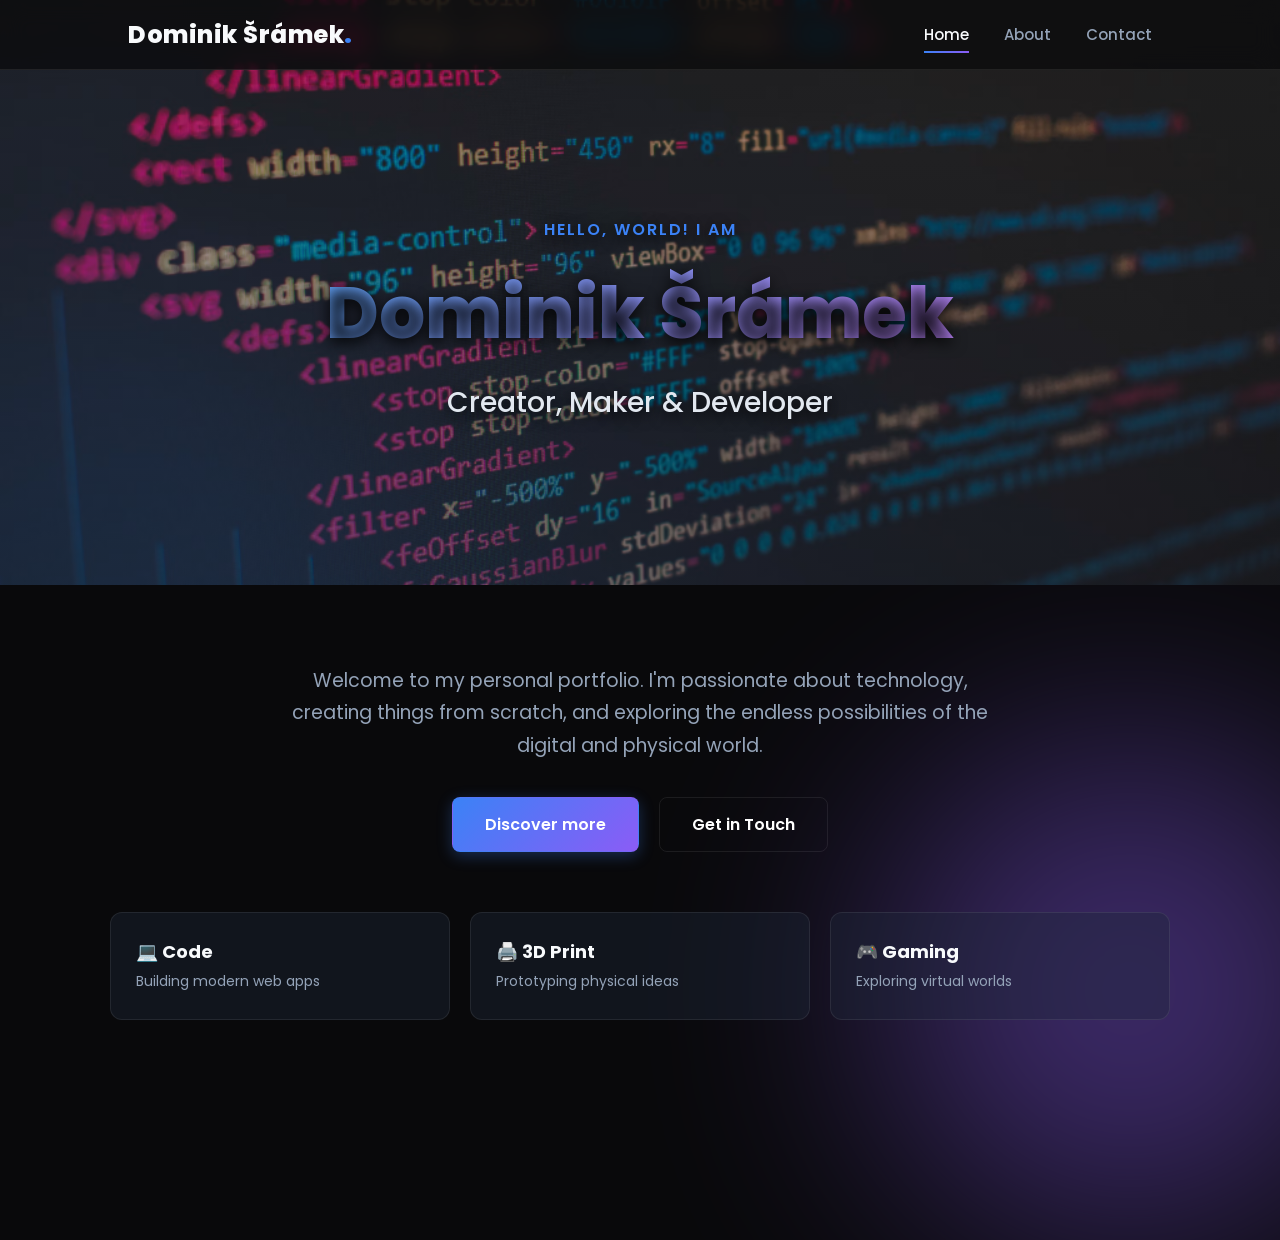
==== index.html @ bb0749fe "Made a whole website" ====
<!DOCTYPE html>
<html lang="en">
<head>
    <meta charset="UTF-8">
    <meta name="viewport" content="width=device-width, initial-scale=1.0">
    <title>Dominik Šrámek - Portfolio</title>
    <link href="https://fonts.googleapis.com/css2?family=Poppins:wght@300;400;500;600;800&display=swap" rel="stylesheet">
    <link rel="stylesheet" href="style.css">
</head>
<body>
    <div class="bg-shape shape-1"></div>
    <div class="bg-shape shape-2"></div>

    <nav class="navbar">
        <div class="logo">Dominik Šrámek<span>.</span></div>
        <ul class="nav-links">
            <li><a href="index.html" class="active">Home</a></li>
            <li><a href="about.html">About</a></li>
            <li><a href="contact.html">Contact</a></li>
        </ul>
    </nav>
    
    <!-- Hero Background Banner -->
    <header class="hero-banner fade-in">
        <div class="hero-banner-content">
            <p class="greeting">Hello, world! I am</p>
            <h1><span class="highlight">Dominik Šrámek</span></h1>
            <h2>Creator, Maker & Developer</h2>
        </div>
    </header>
    
    <main class="content">
        <section class="intro-section slide-up">
            <p>Welcome to my personal portfolio. I'm passionate about technology, creating things from scratch, and exploring the endless possibilities of the digital and physical world.</p>
            <div class="hero-buttons">
                <a href="about.html" class="btn">Discover more</a>
                <a href="contact.html" class="btn btn-outline">Get in Touch</a>
            </div>
        </section>
        
        <section class="quick-highlights slide-up" style="animation-delay: 0.3s;">
            <div class="highlight-box">
                <h3>💻 Code</h3>
                <p>Building modern web apps</p>
            </div>
            <div class="highlight-box">
                <h3>🖨️ 3D Print</h3>
                <p>Prototyping physical ideas</p>
            </div>
            <div class="highlight-box">
                <h3>🎮 Gaming</h3>
                <p>Exploring virtual worlds</p>
            </div>
        </section>
    </main>
</body>
</html>
---- style.css ----
/* Reset and Base Styles */
* {
    margin: 0;
    padding: 0;
    box-sizing: border-box;
    font-family: 'Poppins', sans-serif;
}

:root {
    --bg-dark: #09090b;
    --text-main: #f8fafc;
    --text-muted: #94a3b8;
    --accent-1: #3b82f6; /* Blue */
    --accent-2: #8b5cf6; /* Purple */
    --card-bg: rgba(30, 41, 59, 0.4);
    --card-border: rgba(255, 255, 255, 0.08);
}

body {
    background-color: var(--bg-dark);
    color: var(--text-main);
    min-height: 100vh;
    padding-top: 80px; 
    overflow-x: hidden;
    position: relative;
}

/* Abstract Background Shapes */
.bg-shape {
    position: absolute;
    border-radius: 50%;
    filter: blur(120px);
    z-index: -1;
    opacity: 0.4;
    animation: pulse 12s infinite alternate ease-in-out;
}

.shape-1 {
    width: 400px;
    height: 400px;
    background: var(--accent-1);
    top: -100px;
    left: -100px;
}

.shape-2 {
    width: 500px;
    height: 500px;
    background: var(--accent-2);
    bottom: -150px;
    right: -100px;
    animation-delay: -5s;
}

@keyframes pulse {
    0% { transform: scale(1) translate(0, 0); opacity: 0.3; }
    100% { transform: scale(1.2) translate(50px, 50px); opacity: 0.6; }
}

/* Glassmorphism Navbar */
.navbar {
    position: fixed;
    top: 0;
    left: 0;
    width: 100%;
    height: 70px;
    background: rgba(9, 9, 11, 0.7);
    backdrop-filter: blur(12px);
    -webkit-backdrop-filter: blur(12px);
    border-bottom: 1px solid var(--card-border);
    display: flex;
    justify-content: space-between;
    align-items: center;
    padding: 0 10%;
    z-index: 1000;
}

.navbar .logo {
    font-size: 24px;
    font-weight: 800;
    letter-spacing: 0.5px;
}

.navbar .logo span {
    color: var(--accent-1);
}

.nav-links {
    list-style: none;
    display: flex;
}

.nav-links li {
    margin-left: 35px;
}

.nav-links a {
    color: var(--text-muted);
    text-decoration: none;
    font-size: 15px;
    font-weight: 500;
    transition: color 0.3s ease;
    padding: 8px 0;
    position: relative;
}

.nav-links a::after {
    content: '';
    position: absolute;
    width: 0;
    height: 2px;
    bottom: 0;
    left: 0;
    background: linear-gradient(90deg, var(--accent-1), var(--accent-2));
    transition: width 0.3s ease;
}

.nav-links a:hover::after, .nav-links a.active::after {
    width: 100%;
}

.nav-links a:hover, .nav-links a.active {
    color: var(--text-main);
}

/* Hero Banner */
.hero-banner {
    width: 100%;
    min-height: 65vh;
    margin-top: -80px; /* Counteract body padding */
    padding-top: 80px;
    background: linear-gradient(rgba(9, 9, 11, 0.2), rgba(9, 9, 11, 0.5)), url('hero-image.png');
    background-size: cover;
    background-position: center;
    background-repeat: no-repeat;
    display: flex;
    align-items: center;
    justify-content: center;
    text-align: center;
}

.hero-banner-content {
    padding: 20px;
    text-shadow: 0 4px 15px rgba(0,0,0,0.9);
}

.hero-banner-content .greeting {
    color: var(--accent-1);
    font-weight: 600;
    letter-spacing: 2px;
    margin-bottom: 15px;
    text-transform: uppercase;
    font-size: 16px;
}

.hero-banner-content h1 {
    font-size: 72px;
    font-weight: 800;
    margin-bottom: 15px;
}

.hero-banner-content h2 {
    font-size: 28px;
    font-weight: 500;
    color: #e2e8f0;
}

/* Content Area */
.content {
    max-width: 1100px;
    margin: 20px auto;
    padding: 20px;
}

/* Typography & Highlights */
.highlight {
    background: linear-gradient(135deg, #60a5fa, #c084fc);
    -webkit-background-clip: text;
    -webkit-text-fill-color: transparent;
}

h2 {
    font-size: 36px;
    font-weight: 600;
    margin-bottom: 25px;
    color: #cbd5e1;
}

p {
    font-size: 17px;
    color: var(--text-muted);
    line-height: 1.7;
    margin-bottom: 30px;
}

/* Intro Section */
.intro-section {
    text-align: center;
    max-width: 700px;
    margin: 40px auto 60px auto;
}

.intro-section p {
    font-size: 19px;
    margin-bottom: 35px;
}

.hero-buttons {
    display: flex;
    justify-content: center;
    gap: 20px;
}

/* Buttons */
.btn {
    display: inline-block;
    background: linear-gradient(135deg, var(--accent-1), var(--accent-2));
    color: #fff;
    padding: 14px 32px;
    text-decoration: none;
    border-radius: 8px;
    font-weight: 600;
    box-shadow: 0 4px 15px rgba(59, 130, 246, 0.3);
    transition: all 0.3s ease;
    border: 1px solid transparent;
}

.btn:hover {
    transform: translateY(-3px);
    box-shadow: 0 8px 25px rgba(59, 130, 246, 0.5);
}

.btn-outline {
    background: transparent;
    border: 1px solid var(--card-border);
    box-shadow: none;
}

.btn-outline:hover {
    background: var(--card-bg);
    border-color: var(--accent-1);
    box-shadow: 0 4px 15px rgba(255, 255, 255, 0.05);
}

/* Quick Highlights */
.quick-highlights {
    display: grid;
    grid-template-columns: repeat(3, 1fr);
    gap: 20px;
    padding-bottom: 50px;
}

.highlight-box {
    background: var(--card-bg);
    border: 1px solid var(--card-border);
    padding: 25px;
    border-radius: 12px;
    display: flex;
    flex-direction: column;
    justify-content: center;
    backdrop-filter: blur(10px);
    transition: transform 0.3s, border-color 0.3s;
}

.highlight-box:hover {
    transform: translateY(-5px);
    border-color: rgba(96, 165, 250, 0.5);
}

.highlight-box h3 {
    font-size: 18px;
    color: var(--text-main);
    margin-bottom: 5px;
}

.highlight-box p {
    font-size: 14px;
    margin-bottom: 0;
}

/* About Section */
.about-section {
    text-align: center;
    padding-top: 50px;
}

.about-intro {
    max-width: 700px;
    margin: 0 auto 50px auto;
    font-size: 18px;
}

.cards-container {
    display: grid;
    grid-template-columns: repeat(auto-fit, minmax(320px, 1fr));
    gap: 30px;
}

.card {
    background: var(--card-bg);
    border: 1px solid var(--card-border);
    padding: 50px 40px;
    border-radius: 16px;
    transition: all 0.3s ease;
    backdrop-filter: blur(10px);
    position: relative;
    overflow: hidden;
}

.card::before {
    content: '';
    position: absolute;
    top: 0; left: 0; width: 100%; height: 4px;
    background: linear-gradient(90deg, var(--accent-1), var(--accent-2));
    transform: scaleX(0);
    transform-origin: left;
    transition: transform 0.5s ease;
}

.card:hover::before {
    transform: scaleX(1);
}

.card:hover {
    transform: translateY(-10px);
    background: rgba(30, 41, 59, 0.7);
    box-shadow: 0 20px 40px rgba(0,0,0,0.4);
    border-color: rgba(255,255,255,0.15);
}

.card-icon {
    font-size: 45px;
    margin-bottom: 25px;
    display: inline-block;
    transition: transform 0.3s ease;
}

.card:hover .card-icon {
    transform: scale(1.1) rotate(5deg);
}

.card h3 {
    font-size: 24px;
    margin-bottom: 15px;
    color: var(--text-main);
}

.card p {
    font-size: 16px;
    margin-bottom: 0;
}

/* Contact Section */
.contact-section {
    text-align: center;
    padding-top: 50px;
}

.contact-section p {
    max-width: 600px;
    margin: 0 auto 50px auto;
    font-size: 18px;
}

.contact-grid {
    display: flex;
    flex-wrap: wrap;
    justify-content: center;
    gap: 25px;
    max-width: 1100px;
    margin: 0 auto;
}

.contact-card {
    background: var(--card-bg);
    border: 1px solid var(--card-border);
    padding: 20px 25px;
    border-radius: 16px;
    display: flex;
    align-items: center;
    gap: 15px;
    text-decoration: none;
    transition: all 0.3s ease;
    backdrop-filter: blur(10px);
    width: 330px;
    max-width: 100%;
}

.contact-card:hover {
    transform: translateY(-5px) scale(1.02);
    border-color: rgba(96, 165, 250, 0.4);
    background: rgba(30, 41, 59, 0.6);
    box-shadow: 0 10px 30px rgba(0,0,0,0.2);
}

.icon-wrapper {
    width: 60px;
    height: 60px;
    border-radius: 12px;
    background: rgba(255,255,255,0.05);
    display: flex;
    align-items: center;
    justify-content: center;
    font-size: 28px;
    border: 1px solid rgba(255,255,255,0.1);
}

.contact-info {
    text-align: left;
    min-width: 0;
}

.contact-info h4 {
    font-size: 14px;
    color: var(--text-muted);
    text-transform: uppercase;
    letter-spacing: 1px;
    margin-bottom: 5px;
}

.contact-info span {
    font-size: 15px;
    color: var(--text-main);
    font-weight: 500;
    white-space: nowrap;
}

/* Animations */
.fade-in {
    animation: fadeIn 1s ease forwards;
}

.slide-up {
    opacity: 0;
    animation: slideUp 0.8s ease forwards;
}

@keyframes fadeIn {
    from { opacity: 0; }
    to { opacity: 1; }
}

@keyframes slideUp {
    from { 
        opacity: 0; 
        transform: translateY(40px); 
    }
    to { 
        opacity: 1; 
        transform: translateY(0); 
    }
}

/* Responsive */
@media (max-width: 900px) {
    .hero-banner-content h1 {
        font-size: 52px;
    }
    .quick-highlights {
        grid-template-columns: 1fr;
    }
}
@media (max-width: 600px) {
    .nav-links {
        display: flex;
        font-size: 13px;
    }
    .nav-links li {
        margin-left: 15px;
    }
    .navbar {
        padding: 0 5%;
    }
    .hero-banner-content h1 {
        font-size: 42px;
    }
}
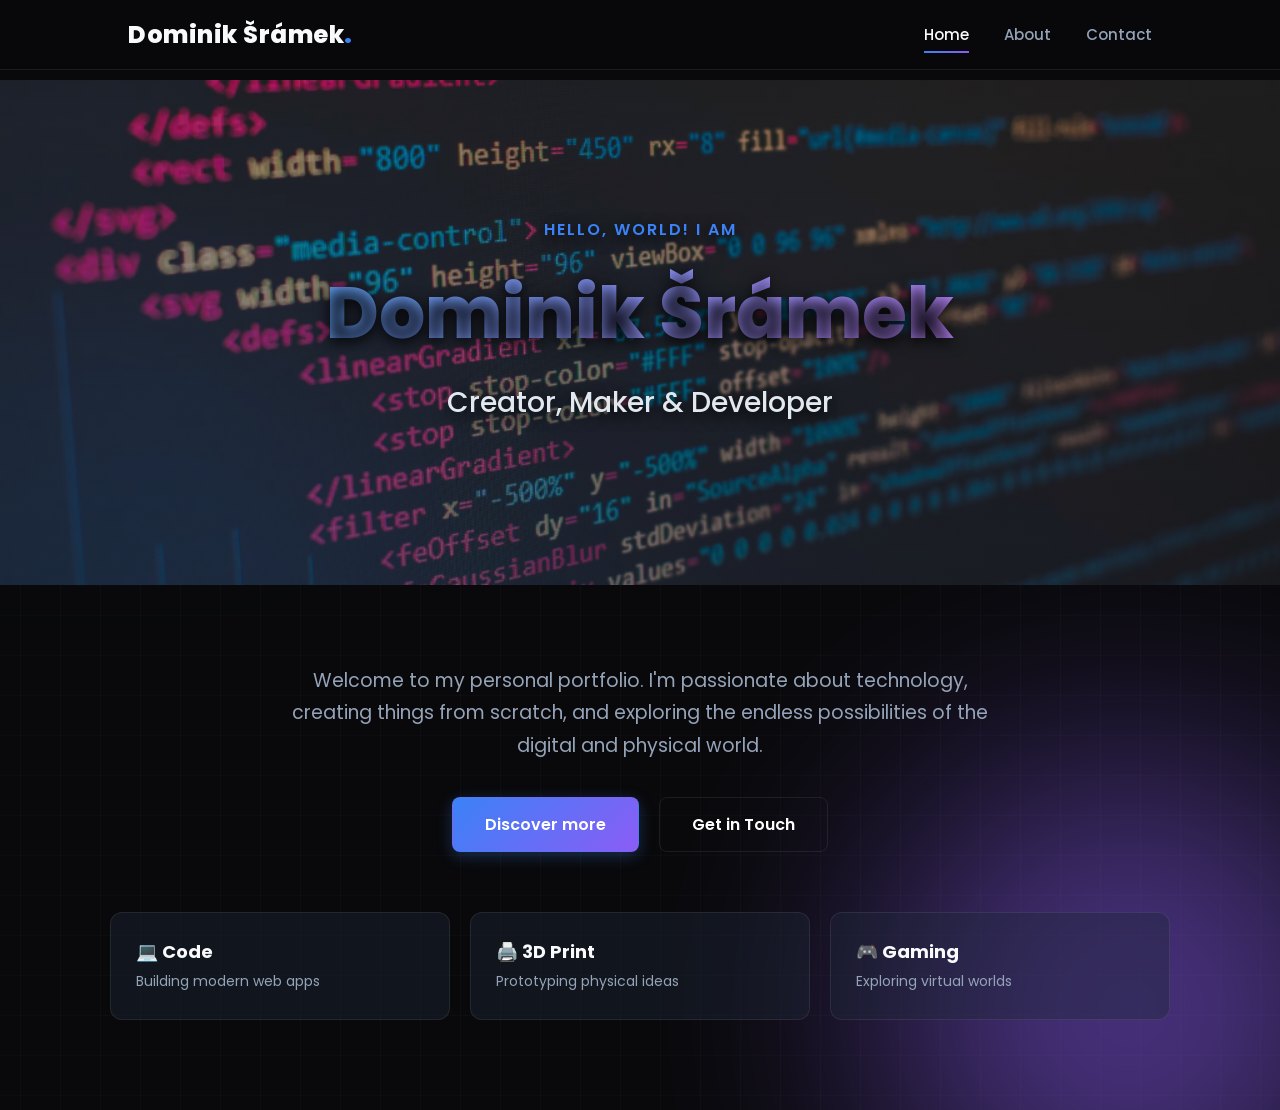
==== commit 33eb76d2: "Uprava stranky pro mobil a oprava" ====
--- a/index.html
+++ b/index.html
@@ -3,11 +3,12 @@
 <head>
     <meta charset="UTF-8">
     <meta name="viewport" content="width=device-width, initial-scale=1.0">
+    <meta name="google" content="notranslate">
     <title>Dominik Šrámek - Portfolio</title>
     <link href="https://fonts.googleapis.com/css2?family=Poppins:wght@300;400;500;600;800&display=swap" rel="stylesheet">
     <link rel="stylesheet" href="style.css">
 </head>
-<body>
+<body><div class=site-wrapper>
     <div class="bg-shape shape-1"></div>
     <div class="bg-shape shape-2"></div>
 
@@ -53,5 +54,5 @@
             </div>
         </section>
     </main>
-</body>
+</div></body>
 </html>
--- a/style.css
+++ b/style.css
@@ -16,13 +16,54 @@
     --card-border: rgba(255, 255, 255, 0.08);
 }
 
+html, body {
+    overflow-x: hidden;
+    max-width: 100%;
+    margin: 0;
+    padding: 0;
+}
+
+html {
+    background-color: var(--bg-dark);
+    color-scheme: dark;
+}
+
 body {
     background-color: var(--bg-dark);
     color: var(--text-main);
+    padding-top: 80px; 
+    position: relative;
+    width: 100%;
+}
+
+.site-wrapper {
+    overflow: hidden;
+    width: 100%;
+    position: relative;
     min-height: 100vh;
-    padding-top: 80px; 
-    overflow-x: hidden;
-    position: relative;
+    display: flex;
+    flex-direction: column;
+    background-image: 
+        linear-gradient(rgba(255, 255, 255, 0.02) 1px, transparent 1px),
+        linear-gradient(90deg, rgba(255, 255, 255, 0.02) 1px, transparent 1px);
+    background-size: 40px 40px;
+    background-position: center center;
+}
+
+/* Custom Scrollbar for Dark Theme */
+::-webkit-scrollbar {
+    width: 12px;
+}
+::-webkit-scrollbar-track {
+    background: var(--bg-dark); 
+}
+::-webkit-scrollbar-thumb {
+    background: #1e293b; 
+    border-radius: 6px;
+    border: 3px solid var(--bg-dark);
+}
+::-webkit-scrollbar-thumb:hover {
+    background: #334155; 
 }
 
 /* Abstract Background Shapes */
@@ -30,9 +71,10 @@
     position: absolute;
     border-radius: 50%;
     filter: blur(120px);
-    z-index: -1;
-    opacity: 0.4;
+    z-index: 0;
+    opacity: 0.5;
     animation: pulse 12s infinite alternate ease-in-out;
+    pointer-events: none;
 }
 
 .shape-1 {
@@ -170,6 +212,10 @@
     max-width: 1100px;
     margin: 20px auto;
     padding: 20px;
+    flex: 1;
+    width: 100%;
+    position: relative;
+    z-index: 1;
 }
 
 /* Typography & Highlights */
@@ -209,6 +255,7 @@
     display: flex;
     justify-content: center;
     gap: 20px;
+    flex-wrap: wrap;
 }
 
 /* Buttons */
@@ -466,12 +513,19 @@
         font-size: 13px;
     }
     .nav-links li {
-        margin-left: 15px;
+        margin-left: 10px;
     }
     .navbar {
-        padding: 0 5%;
+        padding: 0 15px;
+    }
+    .navbar .logo {
+        font-size: 18px;
     }
     .hero-banner-content h1 {
-        font-size: 42px;
-    }
-}
+        font-size: 34px;
+        word-wrap: break-word;
+    }
+    .cards-container {
+        grid-template-columns: 1fr;
+    }
+}
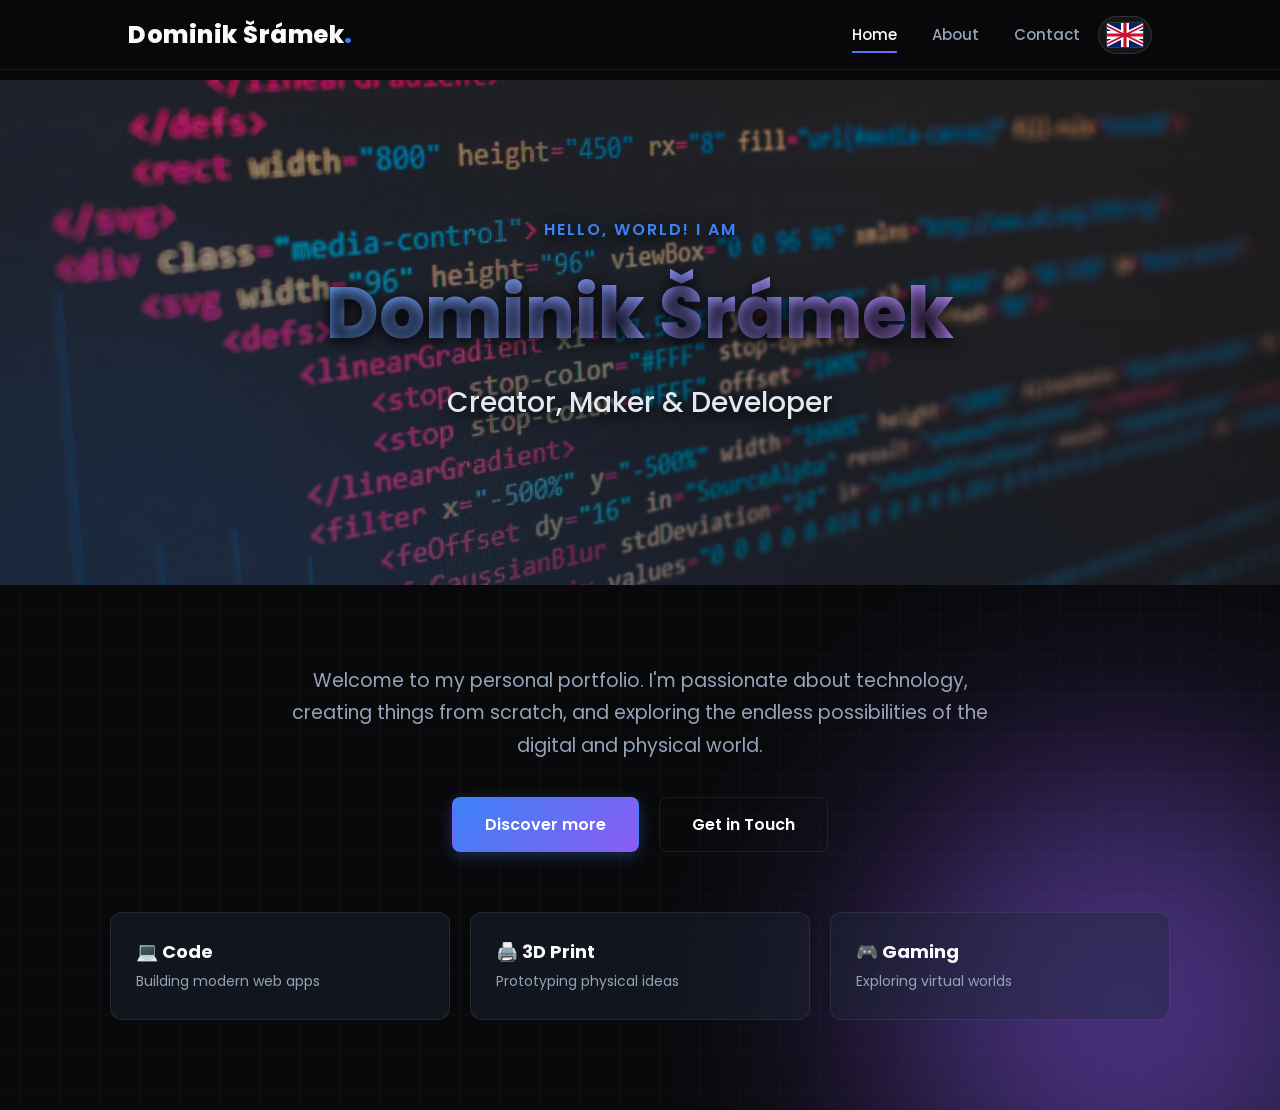
==== commit bc2b5543: "Přidán překlad stránky z EN na CZ a naopak" ====
--- a/index.html
+++ b/index.html
@@ -2,57 +2,64 @@
 <html lang="en">
 <head>
     <meta charset="UTF-8">
-    <meta name="viewport" content="width=device-width, initial-scale=1.0">
+    <meta name="viewport" content="width=device-width, initial-scale=1.0, minimum-scale=1.0, maximum-scale=5.0">
     <meta name="google" content="notranslate">
     <title>Dominik Šrámek - Portfolio</title>
     <link href="https://fonts.googleapis.com/css2?family=Poppins:wght@300;400;500;600;800&display=swap" rel="stylesheet">
     <link rel="stylesheet" href="style.css">
 </head>
-<body><div class=site-wrapper>
+<body data-page="home"><div class=site-wrapper>
     <div class="bg-shape shape-1"></div>
     <div class="bg-shape shape-2"></div>
 
     <nav class="navbar">
         <div class="logo">Dominik Šrámek<span>.</span></div>
-        <ul class="nav-links">
-            <li><a href="index.html" class="active">Home</a></li>
-            <li><a href="about.html">About</a></li>
-            <li><a href="contact.html">Contact</a></li>
-        </ul>
+        <div class="nav-actions">
+            <ul class="nav-links">
+                <li><a href="index.html" class="active" data-i18n="nav.home">Home</a></li>
+                <li><a href="about.html" data-i18n="nav.about">About</a></li>
+                <li><a href="contact.html" data-i18n="nav.contact">Contact</a></li>
+            </ul>
+            <button type="button" class="lang-toggle" aria-label="Switch to Czech">
+                <span class="flag">🇬🇧</span>
+                <span class="lang-label">UK</span>
+            </button>
+        </div>
     </nav>
     
     <!-- Hero Background Banner -->
     <header class="hero-banner fade-in">
         <div class="hero-banner-content">
-            <p class="greeting">Hello, world! I am</p>
-            <h1><span class="highlight">Dominik Šrámek</span></h1>
-            <h2>Creator, Maker & Developer</h2>
+            <p class="greeting" data-i18n="hero.greeting">Hello, world! I am</p>
+            <h1><span class="highlight" data-i18n="hero.name">Dominik Šrámek</span></h1>
+            <h2 data-i18n="hero.title">Creator, Maker & Developer</h2>
         </div>
     </header>
     
     <main class="content">
         <section class="intro-section slide-up">
-            <p>Welcome to my personal portfolio. I'm passionate about technology, creating things from scratch, and exploring the endless possibilities of the digital and physical world.</p>
+            <p data-i18n="home.intro">Welcome to my personal portfolio. I'm passionate about technology, creating things from scratch, and exploring the endless possibilities of the digital and physical world.</p>
             <div class="hero-buttons">
-                <a href="about.html" class="btn">Discover more</a>
-                <a href="contact.html" class="btn btn-outline">Get in Touch</a>
+                <a href="about.html" class="btn" data-i18n="home.discover">Discover more</a>
+                <a href="contact.html" class="btn btn-outline" data-i18n="home.contact">Get in Touch</a>
             </div>
         </section>
         
         <section class="quick-highlights slide-up" style="animation-delay: 0.3s;">
             <div class="highlight-box">
-                <h3>💻 Code</h3>
-                <p>Building modern web apps</p>
+                <h3 data-i18n="home.code.title">💻 Code</h3>
+                <p data-i18n="home.code.text">Building modern web apps</p>
             </div>
             <div class="highlight-box">
-                <h3>🖨️ 3D Print</h3>
-                <p>Prototyping physical ideas</p>
+                <h3 data-i18n="home.print.title">🖨️ 3D Print</h3>
+                <p data-i18n="home.print.text">Prototyping physical ideas</p>
             </div>
             <div class="highlight-box">
-                <h3>🎮 Gaming</h3>
-                <p>Exploring virtual worlds</p>
+                <h3 data-i18n="home.gaming.title">🎮 Gaming</h3>
+                <p data-i18n="home.gaming.text">Exploring virtual worlds</p>
             </div>
         </section>
     </main>
+    <script src="lang.js"></script>
 </div></body>
 </html>
--- a/style.css
+++ b/style.css
@@ -127,9 +127,16 @@
     color: var(--accent-1);
 }
 
+.nav-actions {
+    display: flex;
+    align-items: center;
+    gap: 18px;
+}
+
 .nav-links {
     list-style: none;
     display: flex;
+    align-items: center;
 }
 
 .nav-links li {
@@ -144,6 +151,38 @@
     transition: color 0.3s ease;
     padding: 8px 0;
     position: relative;
+}
+
+.lang-toggle {
+    appearance: none;
+    border: 1px solid rgba(255, 255, 255, 0.12);
+    background: rgba(148, 163, 184, 0.09);
+    color: var(--text-main);
+    border-radius: 999px;
+    padding: 6px 8px;
+    display: inline-flex;
+    align-items: center;
+    justify-content: center;
+    cursor: pointer;
+    transition: transform 0.2s ease, border-color 0.2s ease, background 0.2s ease;
+    min-width: 50px;
+    min-height: 38px;
+}
+
+.lang-toggle:hover {
+    transform: translateY(-1px);
+    border-color: rgba(96, 165, 250, 0.7);
+    background: rgba(96, 165, 250, 0.12);
+}
+
+.lang-toggle .flag {
+    display: block;
+    width: 36px;
+    height: 24px;
+    object-fit: cover;
+    border-radius: 2px;
+    box-shadow: 0 0 0 1px rgba(255,255,255,0.14);
+    background: #fff;
 }
 
 .nav-links a::after {
@@ -228,6 +267,7 @@
 h2 {
     font-size: 36px;
     font-weight: 600;
+    margin-top: 0;
     margin-bottom: 25px;
     color: #cbd5e1;
 }
@@ -528,4 +568,14 @@
     .cards-container {
         grid-template-columns: 1fr;
     }
-}
+    .content {
+        margin: 0 auto;
+        padding: 0 15px;
+    }
+    .about-section, .contact-section {
+        padding-top: 0;
+    }
+    .contact-section p, .about-intro {
+        margin-bottom: 30px;
+    }
+}
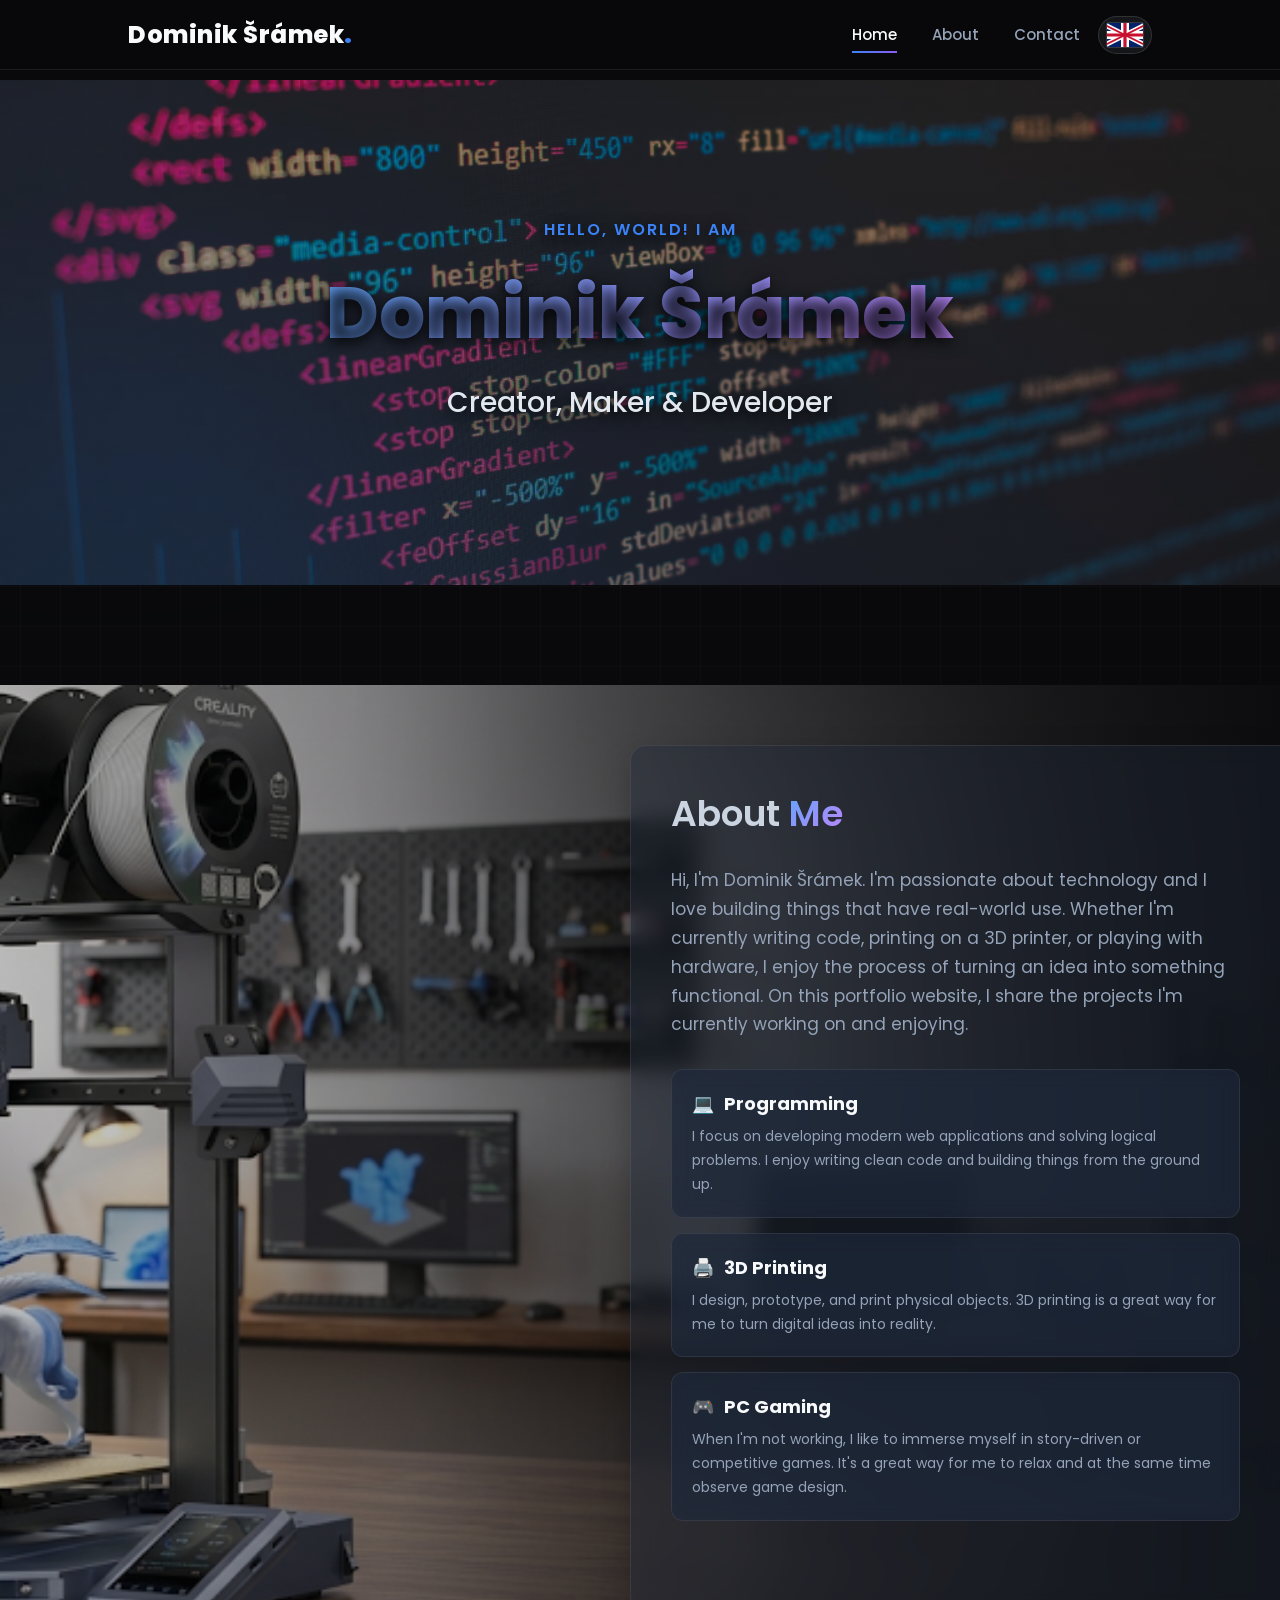
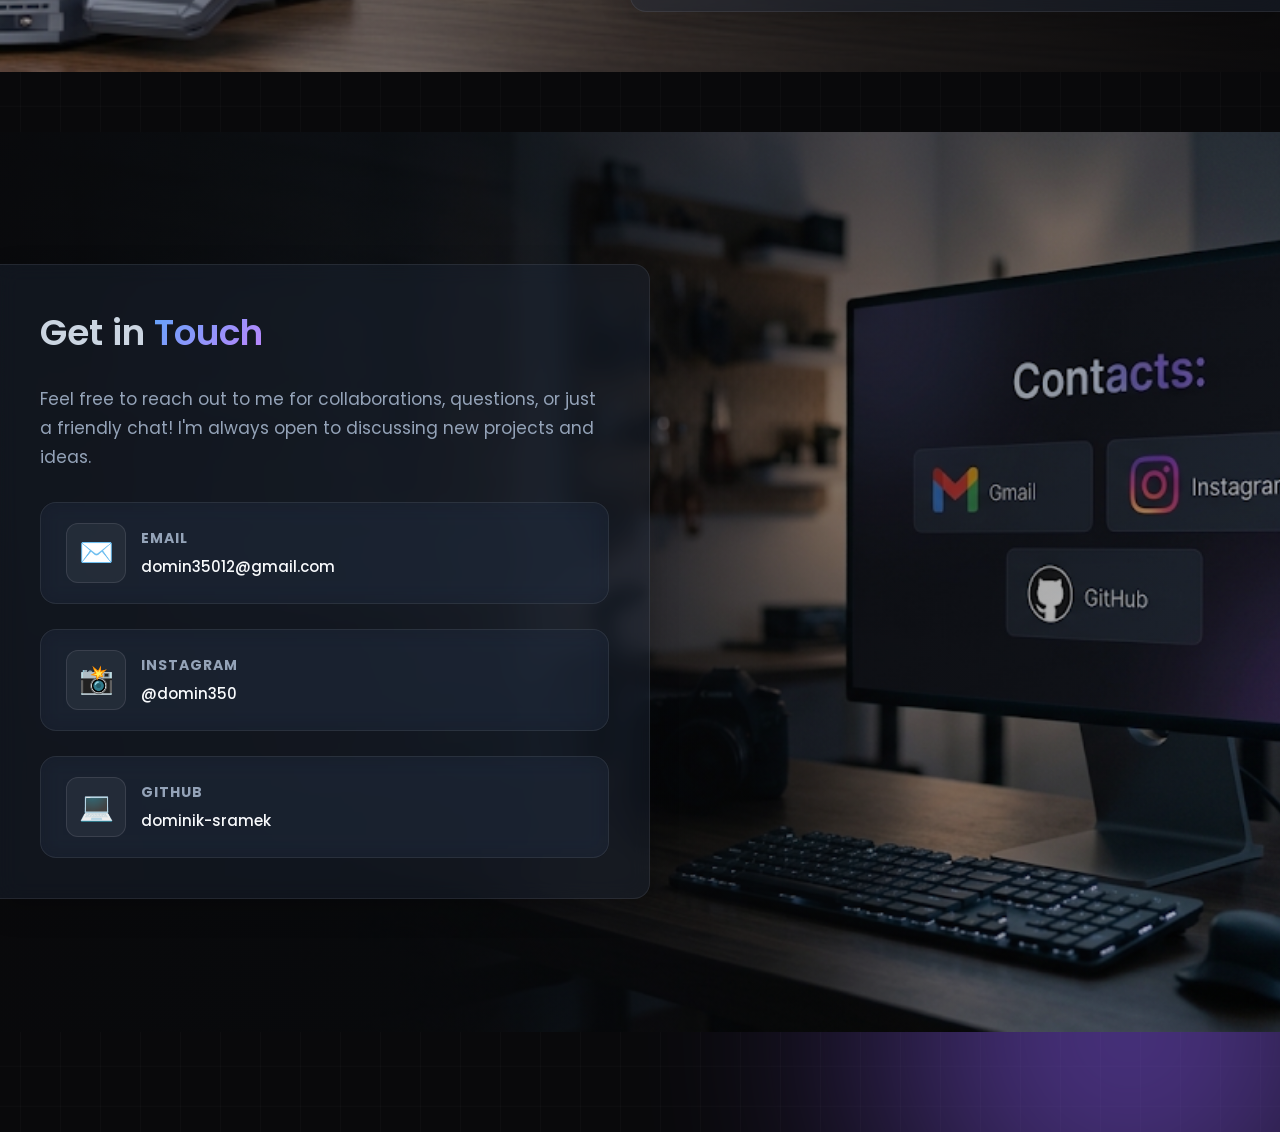
==== commit c443b069: "Stranka cela předělenána" ====
--- a/index.html
+++ b/index.html
@@ -3,8 +3,11 @@
 <head>
     <meta charset="UTF-8">
     <meta name="viewport" content="width=device-width, initial-scale=1.0, minimum-scale=1.0, maximum-scale=5.0">
+    <meta name="description" content="Portfolio of Dominik Šrámek - Creator, Maker & Developer">
     <meta name="google" content="notranslate">
     <title>Dominik Šrámek - Portfolio</title>
+    <link rel="preconnect" href="https://fonts.googleapis.com">
+    <link rel="preconnect" href="https://fonts.gstatic.com" crossorigin>
     <link href="https://fonts.googleapis.com/css2?family=Poppins:wght@300;400;500;600;800&display=swap" rel="stylesheet">
     <link rel="stylesheet" href="style.css">
 </head>
@@ -16,9 +19,9 @@
         <div class="logo">Dominik Šrámek<span>.</span></div>
         <div class="nav-actions">
             <ul class="nav-links">
-                <li><a href="index.html" class="active" data-i18n="nav.home">Home</a></li>
-                <li><a href="about.html" data-i18n="nav.about">About</a></li>
-                <li><a href="contact.html" data-i18n="nav.contact">Contact</a></li>
+                <li><a href="#home" class="active" data-i18n="nav.home">Home</a></li>
+                <li><a href="#about" data-i18n="nav.about">About</a></li>
+                <li><a href="#contact" data-i18n="nav.contact">Contact</a></li>
             </ul>
             <button type="button" class="lang-toggle" aria-label="Switch to Czech">
                 <span class="flag">🇬🇧</span>
@@ -28,7 +31,7 @@
     </nav>
     
     <!-- Hero Background Banner -->
-    <header class="hero-banner fade-in">
+    <header id="home" class="hero-banner fade-in">
         <div class="hero-banner-content">
             <p class="greeting" data-i18n="hero.greeting">Hello, world! I am</p>
             <h1><span class="highlight" data-i18n="hero.name">Dominik Šrámek</span></h1>
@@ -37,29 +40,93 @@
     </header>
     
     <main class="content">
-        <section class="intro-section slide-up">
-            <p data-i18n="home.intro">Welcome to my personal portfolio. I'm passionate about technology, creating things from scratch, and exploring the endless possibilities of the digital and physical world.</p>
-            <div class="hero-buttons">
-                <a href="about.html" class="btn" data-i18n="home.discover">Discover more</a>
-                <a href="contact.html" class="btn btn-outline" data-i18n="home.contact">Get in Touch</a>
+        <!-- About Section (Row 1) -->
+        <section id="about" class="bg-section gradient-right slide-up" style="background-image: url('about-bg.png');">
+            <div class="content-overlay align-right">
+                <div class="text-box edge-box right-box">
+                    <h2 data-i18n="about.heading">About <span class="highlight">Me</span></h2>
+                    <p data-i18n="about.main_text">Hi, I'm Dominik Šrámek. I'm passionate about technology and I love building things that have real-world use. Whether I'm currently writing code, printing on a 3D printer, or playing with hardware, I enjoy the process of turning an idea into something functional. On this portfolio website, I share the projects I'm currently working on and enjoying.</p>
+                    
+                    <div class="quick-highlights activities-list">
+                        <div class="highlight-box activity-card">
+                            <h3><span class="emoji">💻</span><span data-i18n="about.prog.title">Programming</span></h3>
+                            <p data-i18n="about.prog.text">I focus on developing modern web applications and solving logical problems. I enjoy writing clean code and building things from the ground up.</p>
+                        </div>
+                        <div class="highlight-box activity-card">
+                            <h3><span class="emoji">🖨️</span><span data-i18n="about.3d.title">3D Printing</span></h3>
+                            <p data-i18n="about.3d.text">I design, prototype, and print physical objects. 3D printing is a great way for me to turn digital ideas into reality.</p>
+                        </div>
+                        <div class="highlight-box activity-card">
+                            <h3><span class="emoji">🎮</span><span data-i18n="about.game.title">PC Gaming</span></h3>
+                            <p data-i18n="about.game.text">When I'm not working, I like to immerse myself in story-driven or competitive games. It's a great way for me to relax and at the same time observe game design.</p>
+                        </div>
+                    </div>
+                </div>
             </div>
         </section>
-        
-        <section class="quick-highlights slide-up" style="animation-delay: 0.3s;">
-            <div class="highlight-box">
-                <h3 data-i18n="home.code.title">💻 Code</h3>
-                <p data-i18n="home.code.text">Building modern web apps</p>
-            </div>
-            <div class="highlight-box">
-                <h3 data-i18n="home.print.title">🖨️ 3D Print</h3>
-                <p data-i18n="home.print.text">Prototyping physical ideas</p>
-            </div>
-            <div class="highlight-box">
-                <h3 data-i18n="home.gaming.title">🎮 Gaming</h3>
-                <p data-i18n="home.gaming.text">Exploring virtual worlds</p>
+
+        <!-- Contact Section (Row 2) -->
+        <section id="contact" class="bg-section gradient-left slide-up" style="background-image: url('contact-bg.png');">
+            <div class="content-overlay align-left">
+                <div class="text-box edge-box left-box">
+                    <h2 data-i18n="contact.heading">Get in <span class="highlight">Touch</span></h2>
+                    <p data-i18n="contact.intro">Feel free to reach out to me for collaborations, questions, or just a friendly chat! I'm always open to discussing new projects and ideas.</p>
+                    
+                    <div class="contact-grid contact-list">
+                        <a href="https://mail.google.com/mail/?view=cm&fs=1&to=domin35012@gmail.com" target="_blank" class="contact-card list-card">
+                            <div class="icon-wrapper email-icon">✉️</div>
+                            <div class="contact-info">
+                                <h4 data-i18n="contact.email">Email</h4>
+                                <span>domin35012@gmail.com</span>
+                            </div>
+                        </a>
+                        <a href="https://instagram.com/domin350" target="_blank" class="contact-card list-card">
+                            <div class="icon-wrapper ig-icon">📸</div>
+                            <div class="contact-info">
+                                <h4 data-i18n="contact.instagram">Instagram</h4>
+                                <span>@domin350</span>
+                            </div>
+                        </a>
+                        <a href="https://github.com/dominik-sramek" target="_blank" class="contact-card list-card">
+                            <div class="icon-wrapper github-icon">💻</div>
+                            <div class="contact-info">
+                                <h4 data-i18n="contact.github">GitHub</h4>
+                                <span>dominik-sramek</span>
+                            </div>
+                        </a>
+                    </div>
+                </div>
             </div>
         </section>
     </main>
+
     <script src="lang.js"></script>
+    <script>
+        document.addEventListener("DOMContentLoaded", () => {
+            const sections = document.querySelectorAll("header[id], section[id]");
+            const navLinks = document.querySelectorAll(".nav-links a");
+
+            window.addEventListener("scroll", () => {
+                let current = "";
+                sections.forEach((section) => {
+                    const sectionTop = section.getBoundingClientRect().top + window.scrollY;
+                    if (window.scrollY >= (sectionTop - 150)) {
+                        current = section.getAttribute("id");
+                    }
+                });
+
+                if (window.scrollY < 100) {
+                    current = "home";
+                }
+
+                navLinks.forEach((a) => {
+                    a.classList.remove("active");
+                    if (a.getAttribute("href") === "#" + current) {
+                        a.classList.add("active");
+                    }
+                });
+            });
+        });
+    </script>
 </div></body>
 </html>
--- a/style.css
+++ b/style.css
@@ -26,6 +26,8 @@
 html {
     background-color: var(--bg-dark);
     color-scheme: dark;
+    scroll-behavior: smooth;
+    scroll-padding-top: 80px;
 }
 
 body {
@@ -377,65 +379,6 @@
     font-size: 18px;
 }
 
-.cards-container {
-    display: grid;
-    grid-template-columns: repeat(auto-fit, minmax(320px, 1fr));
-    gap: 30px;
-}
-
-.card {
-    background: var(--card-bg);
-    border: 1px solid var(--card-border);
-    padding: 50px 40px;
-    border-radius: 16px;
-    transition: all 0.3s ease;
-    backdrop-filter: blur(10px);
-    position: relative;
-    overflow: hidden;
-}
-
-.card::before {
-    content: '';
-    position: absolute;
-    top: 0; left: 0; width: 100%; height: 4px;
-    background: linear-gradient(90deg, var(--accent-1), var(--accent-2));
-    transform: scaleX(0);
-    transform-origin: left;
-    transition: transform 0.5s ease;
-}
-
-.card:hover::before {
-    transform: scaleX(1);
-}
-
-.card:hover {
-    transform: translateY(-10px);
-    background: rgba(30, 41, 59, 0.7);
-    box-shadow: 0 20px 40px rgba(0,0,0,0.4);
-    border-color: rgba(255,255,255,0.15);
-}
-
-.card-icon {
-    font-size: 45px;
-    margin-bottom: 25px;
-    display: inline-block;
-    transition: transform 0.3s ease;
-}
-
-.card:hover .card-icon {
-    transform: scale(1.1) rotate(5deg);
-}
-
-.card h3 {
-    font-size: 24px;
-    margin-bottom: 15px;
-    color: var(--text-main);
-}
-
-.card p {
-    font-size: 16px;
-    margin-bottom: 0;
-}
 
 /* Contact Section */
 .contact-section {
@@ -579,3 +522,115 @@
         margin-bottom: 30px;
     }
 }
+
+/* Background Section Layout */
+.bg-section {
+    position: relative;
+    width: 100vw;
+    margin: 60px calc(50% - 50vw);
+    min-height: 100vh;
+    background-size: cover;
+    background-position: center;
+    background-repeat: no-repeat;
+    display: flex;
+    align-items: center;
+}
+.bg-section::before {
+    content: '';
+    position: absolute;
+    top: 0; left: 0; right: 0; bottom: 0;
+    z-index: 0;
+}
+.bg-section.gradient-right::before {
+    background: linear-gradient(90deg, rgba(9, 9, 11, 0.2) 0%, rgba(9, 9, 11, 0.9) 100%);
+}
+.bg-section.gradient-left::before {
+    background: linear-gradient(270deg, rgba(9, 9, 11, 0.2) 0%, rgba(9, 9, 11, 0.9) 100%);
+}
+.bg-section .content-overlay {
+    width: 100%;
+    margin: 0;
+    position: relative;
+    z-index: 1;
+    display: flex;
+}
+.bg-section .content-overlay.align-right {
+    justify-content: flex-end;
+    padding: 60px 0 60px 20px;
+}
+.bg-section .content-overlay.align-left {
+    justify-content: flex-start;
+    padding: 60px 20px 60px 0;
+}
+.bg-section .edge-box {
+    max-width: 650px;
+    width: 100%;
+}
+.bg-section .right-box {
+    border-right: none;
+    border-top-right-radius: 0;
+    border-bottom-right-radius: 0;
+}
+.bg-section .left-box {
+    border-left: none;
+    border-top-left-radius: 0;
+    border-bottom-left-radius: 0;
+}
+@media (max-width: 900px) {
+    .bg-section .content-overlay.align-right,
+    .bg-section .content-overlay.align-left {
+        justify-content: center;
+        padding: 60px 20px;
+    }
+    .bg-section .right-box,
+    .bg-section .left-box {
+        border: 1px solid var(--card-border);
+        border-radius: 16px;
+    }
+}
+.text-box {
+    background: var(--card-bg);
+    border: 1px solid var(--card-border);
+    backdrop-filter: blur(10px);
+    padding: 40px;
+    border-radius: 16px;
+    box-shadow: 0 10px 30px rgba(0,0,0,0.2);
+}
+
+.activities-list {
+    display: flex;
+    flex-direction: column;
+    gap: 15px;
+    margin-top: 30px;
+}
+
+.activity-card {
+    padding: 20px;
+    margin: 0;
+    background: rgba(30, 41, 59, 0.6);
+}
+
+.activity-card h3 {
+    font-size: 18px;
+    margin-bottom: 8px;
+    display: flex;
+    align-items: center;
+}
+
+.activity-card .emoji {
+    margin-right: 10px;
+}
+
+.activity-card p {
+    font-size: 14px;
+    margin: 0;
+}
+
+.contact-list {
+    justify-content: flex-start;
+}
+
+.list-card {
+    width: 100%;
+}
+
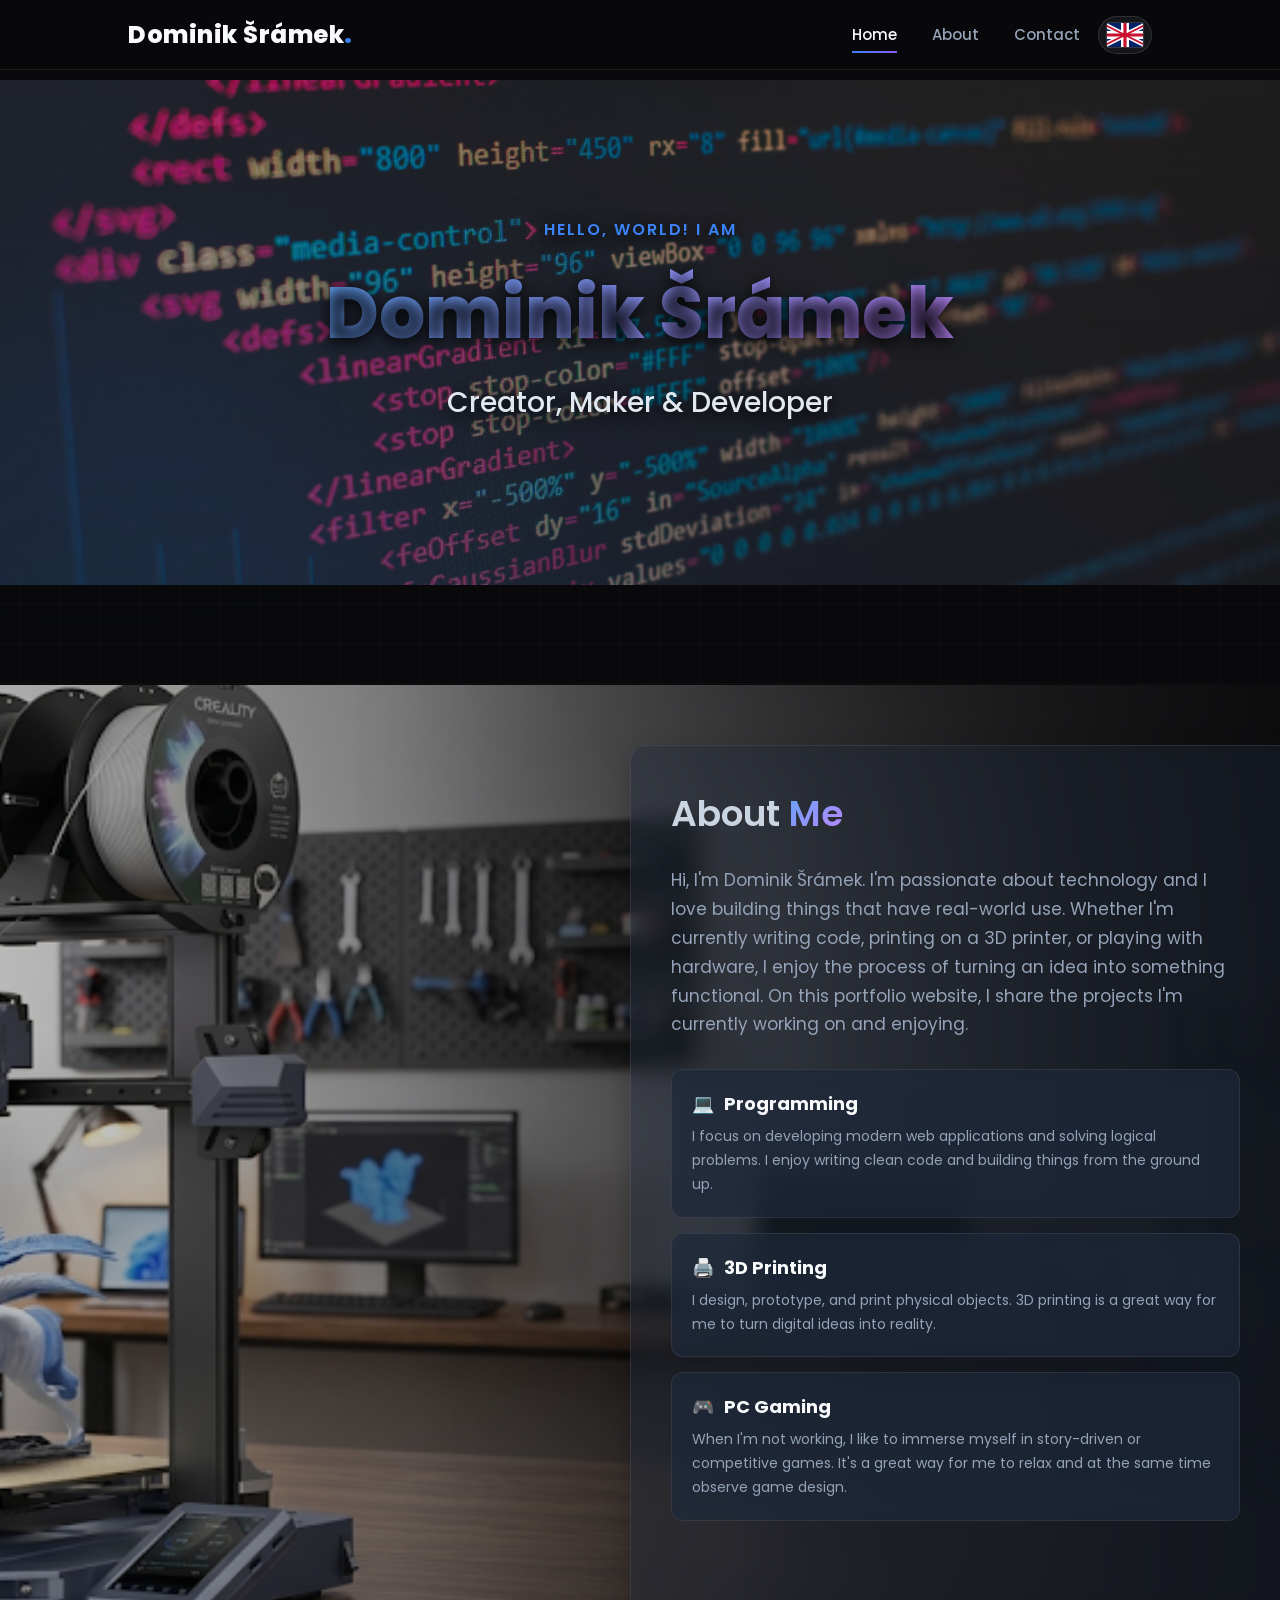
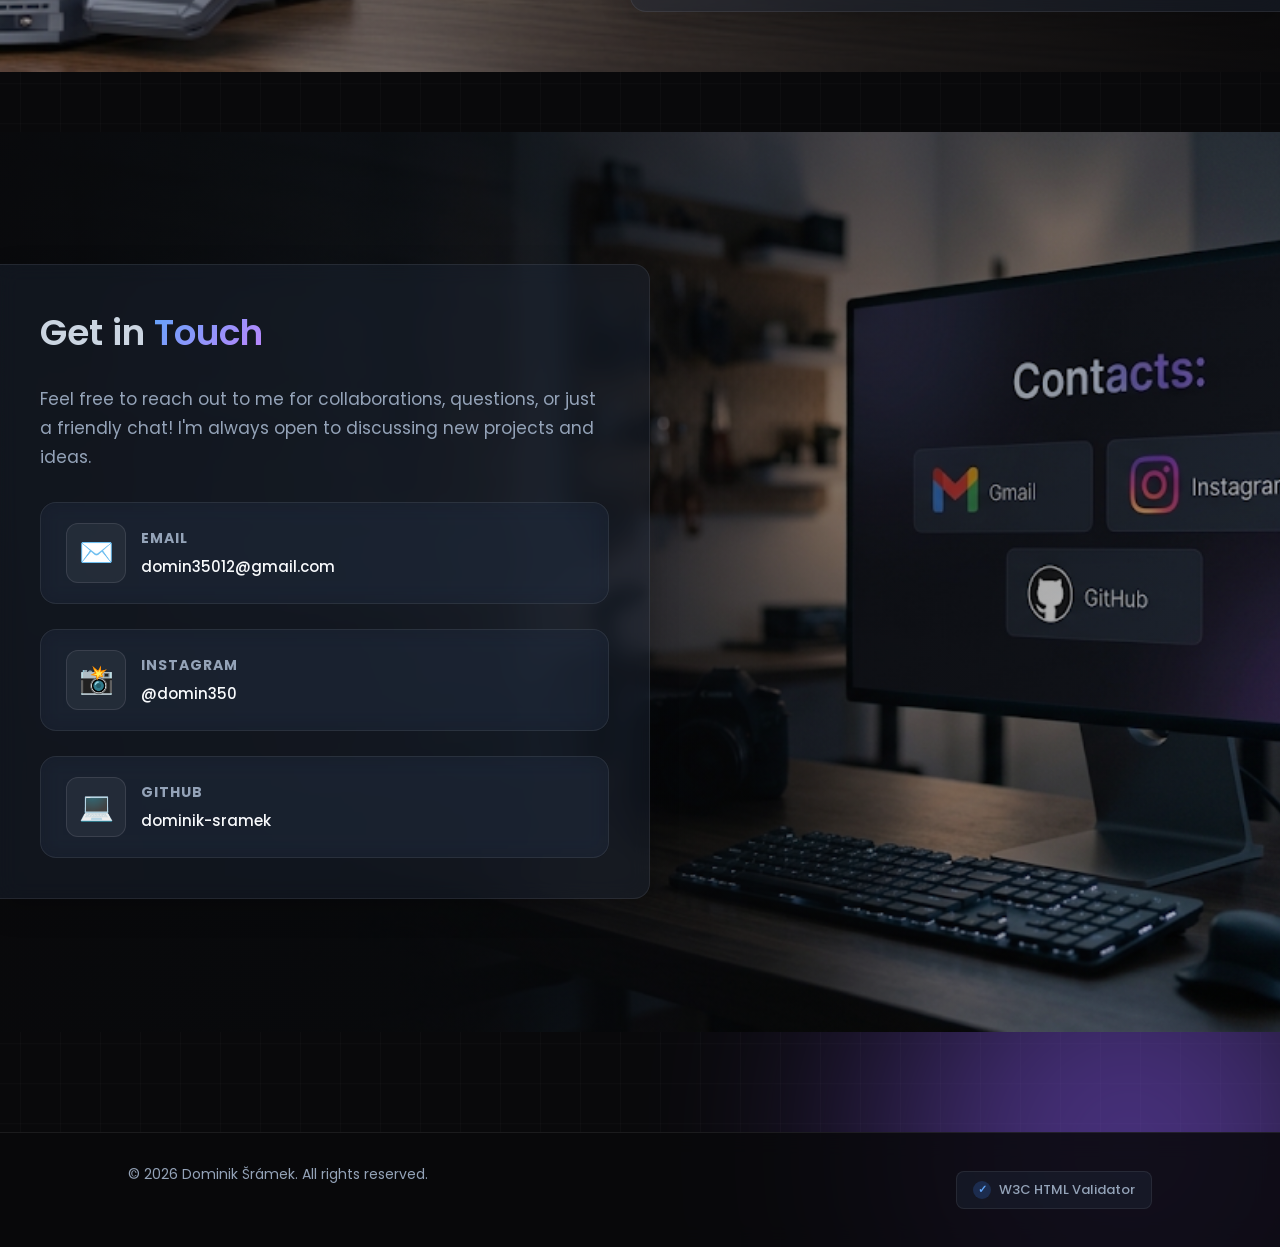
==== commit 90bcd8fc: "Přidan validator" ====
--- a/index.html
+++ b/index.html
@@ -11,7 +11,7 @@
     <link href="https://fonts.googleapis.com/css2?family=Poppins:wght@300;400;500;600;800&display=swap" rel="stylesheet">
     <link rel="stylesheet" href="style.css">
 </head>
-<body data-page="home"><div class=site-wrapper>
+<body data-page="home"><div class="site-wrapper">
     <div class="bg-shape shape-1"></div>
     <div class="bg-shape shape-2"></div>
 
@@ -73,24 +73,24 @@
                     <p data-i18n="contact.intro">Feel free to reach out to me for collaborations, questions, or just a friendly chat! I'm always open to discussing new projects and ideas.</p>
                     
                     <div class="contact-grid contact-list">
-                        <a href="https://mail.google.com/mail/?view=cm&fs=1&to=domin35012@gmail.com" target="_blank" class="contact-card list-card">
+                        <a href="https://mail.google.com/mail/?view=cm&fs=1&to=domin35012@gmail.com" target="_blank" rel="noopener noreferrer" class="contact-card list-card">
                             <div class="icon-wrapper email-icon">✉️</div>
                             <div class="contact-info">
-                                <h4 data-i18n="contact.email">Email</h4>
+                                <h3 data-i18n="contact.email">Email</h3>
                                 <span>domin35012@gmail.com</span>
                             </div>
                         </a>
-                        <a href="https://instagram.com/domin350" target="_blank" class="contact-card list-card">
+                        <a href="https://instagram.com/domin350" target="_blank" rel="noopener noreferrer" class="contact-card list-card">
                             <div class="icon-wrapper ig-icon">📸</div>
                             <div class="contact-info">
-                                <h4 data-i18n="contact.instagram">Instagram</h4>
+                                <h3 data-i18n="contact.instagram">Instagram</h3>
                                 <span>@domin350</span>
                             </div>
                         </a>
-                        <a href="https://github.com/dominik-sramek" target="_blank" class="contact-card list-card">
+                        <a href="https://github.com/dominik-sramek" target="_blank" rel="noopener noreferrer" class="contact-card list-card">
                             <div class="icon-wrapper github-icon">💻</div>
                             <div class="contact-info">
-                                <h4 data-i18n="contact.github">GitHub</h4>
+                                <h3 data-i18n="contact.github">GitHub</h3>
                                 <span>dominik-sramek</span>
                             </div>
                         </a>
@@ -99,6 +99,18 @@
             </div>
         </section>
     </main>
+
+    <footer class="footer">
+        <div class="footer-content">
+            <p class="footer-copy">© 2026 Dominik Šrámek. <span data-i18n="footer.rights">All rights reserved.</span></p>
+            <div class="footer-links">
+                <a href="https://validator.w3.org/nu/?doc=https%3A%2F%2Fdominik-sramek.github.io%2F" target="_blank" rel="noopener noreferrer" class="validator-link" title="Nu Html Checker">
+                    <span class="validator-icon">✓</span>
+                    <span data-i18n="footer.validator">W3C HTML Validator</span>
+                </a>
+            </div>
+        </div>
+    </footer>
 
     <script src="lang.js"></script>
     <script>
--- a/style.css
+++ b/style.css
@@ -440,6 +440,7 @@
     min-width: 0;
 }
 
+.contact-info h3,
 .contact-info h4 {
     font-size: 14px;
     color: var(--text-muted);
@@ -634,3 +635,84 @@
     width: 100%;
 }
 
+
+
+/* Footer */
+.footer {
+    width: 100%;
+    padding: 30px 10%;
+    background: rgba(9, 9, 11, 0.85);
+    border-top: 1px solid var(--card-border);
+    backdrop-filter: blur(12px);
+    -webkit-backdrop-filter: blur(12px);
+    position: relative;
+    z-index: 10;
+    margin-top: auto;
+}
+
+.footer-content {
+    display: flex;
+    justify-content: space-between;
+    align-items: center;
+    flex-wrap: wrap;
+    gap: 15px;
+    max-width: 1200px;
+    margin: 0 auto;
+}
+
+.footer-copy {
+    color: var(--text-muted);
+    font-size: 14px;
+}
+
+.footer-links {
+    display: flex;
+    align-items: center;
+    gap: 15px;
+}
+
+.validator-link {
+    display: inline-flex;
+    align-items: center;
+    gap: 8px;
+    color: var(--text-muted);
+    text-decoration: none;
+    font-size: 13px;
+    font-weight: 500;
+    padding: 8px 16px;
+    border-radius: 8px;
+    background: var(--card-bg);
+    border: 1px solid var(--card-border);
+    transition: all 0.3s ease;
+}
+
+.validator-link:hover {
+    color: var(--text-main);
+    border-color: var(--accent-1);
+    transform: translateY(-2px);
+    box-shadow: 0 4px 15px rgba(59, 130, 246, 0.25);
+}
+
+.validator-icon {
+    display: inline-flex;
+    align-items: center;
+    justify-content: center;
+    width: 18px;
+    height: 18px;
+    border-radius: 50%;
+    background: rgba(59, 130, 246, 0.2);
+    color: #60a5fa;
+    font-size: 11px;
+    font-weight: 700;
+}
+
+@media (max-width: 600px) {
+    .footer {
+        padding: 25px 20px;
+    }
+    .footer-content {
+        flex-direction: column;
+        text-align: center;
+        gap: 12px;
+    }
+}
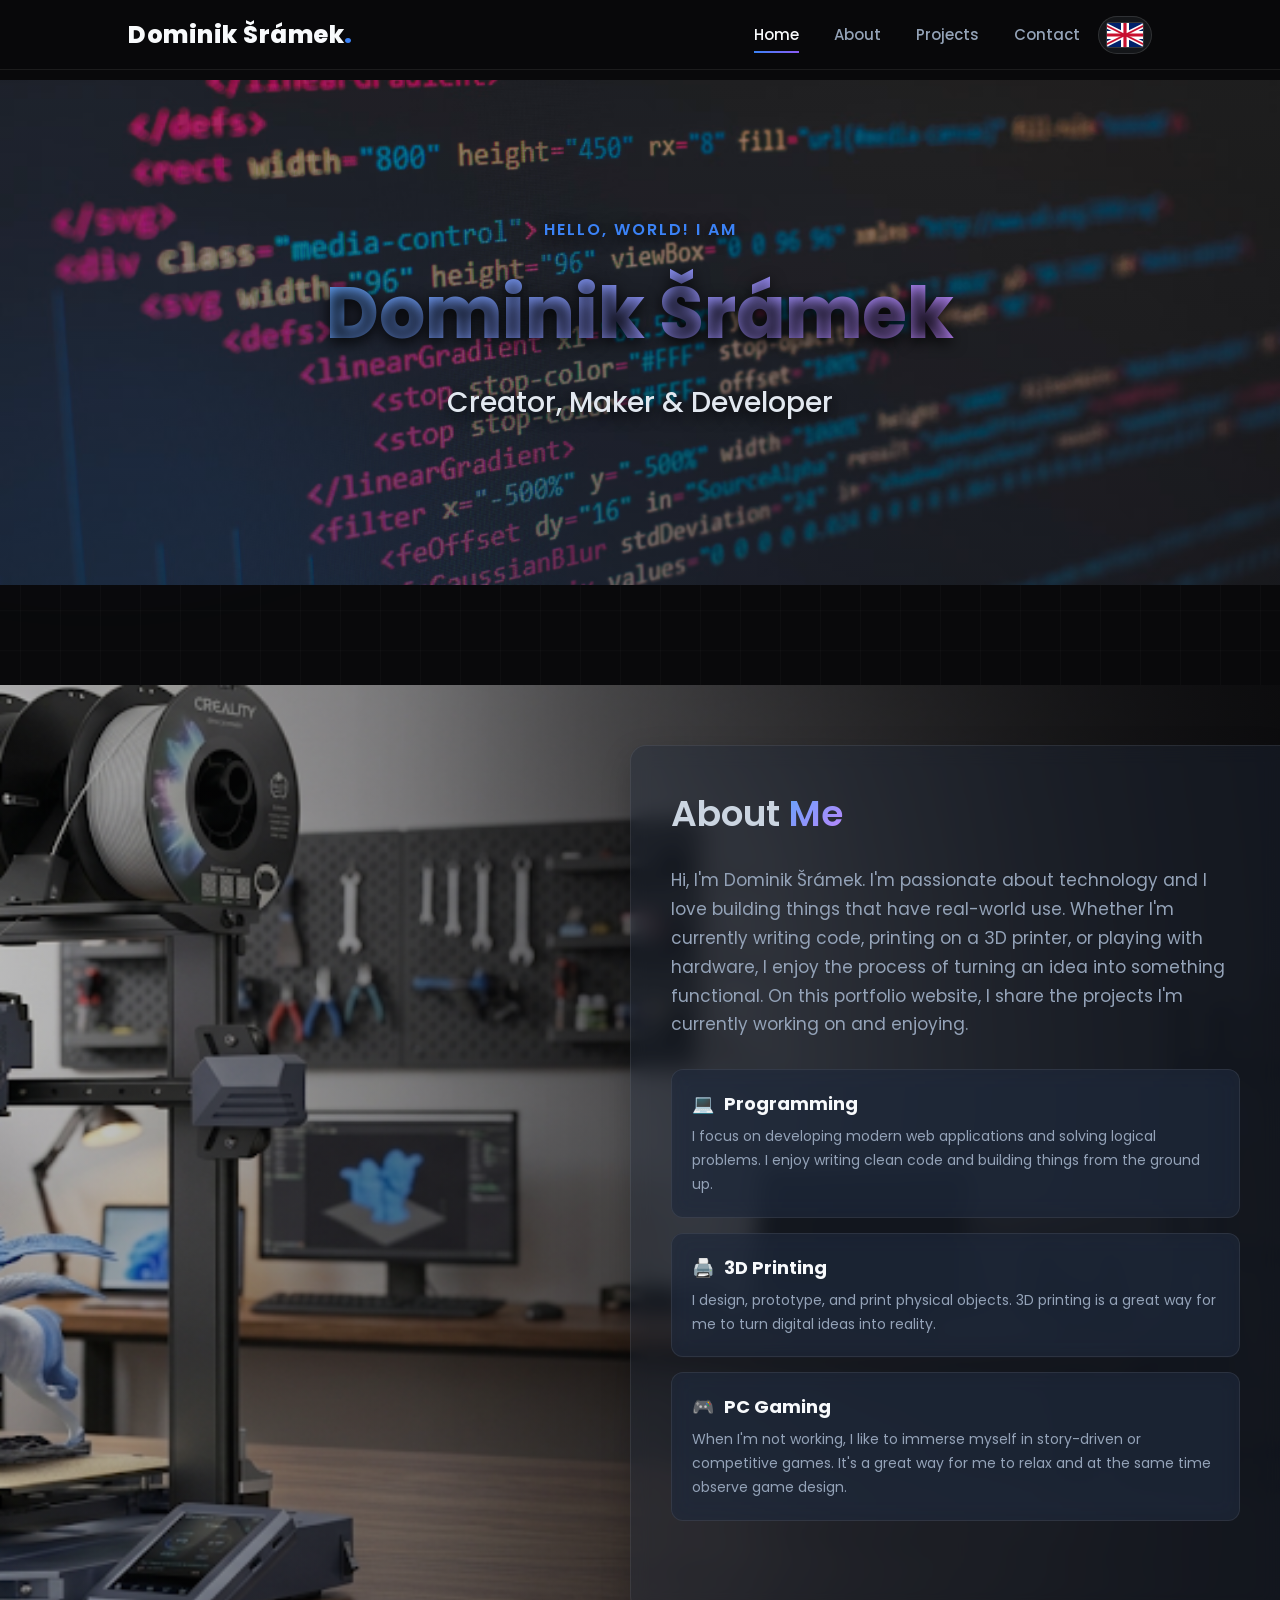
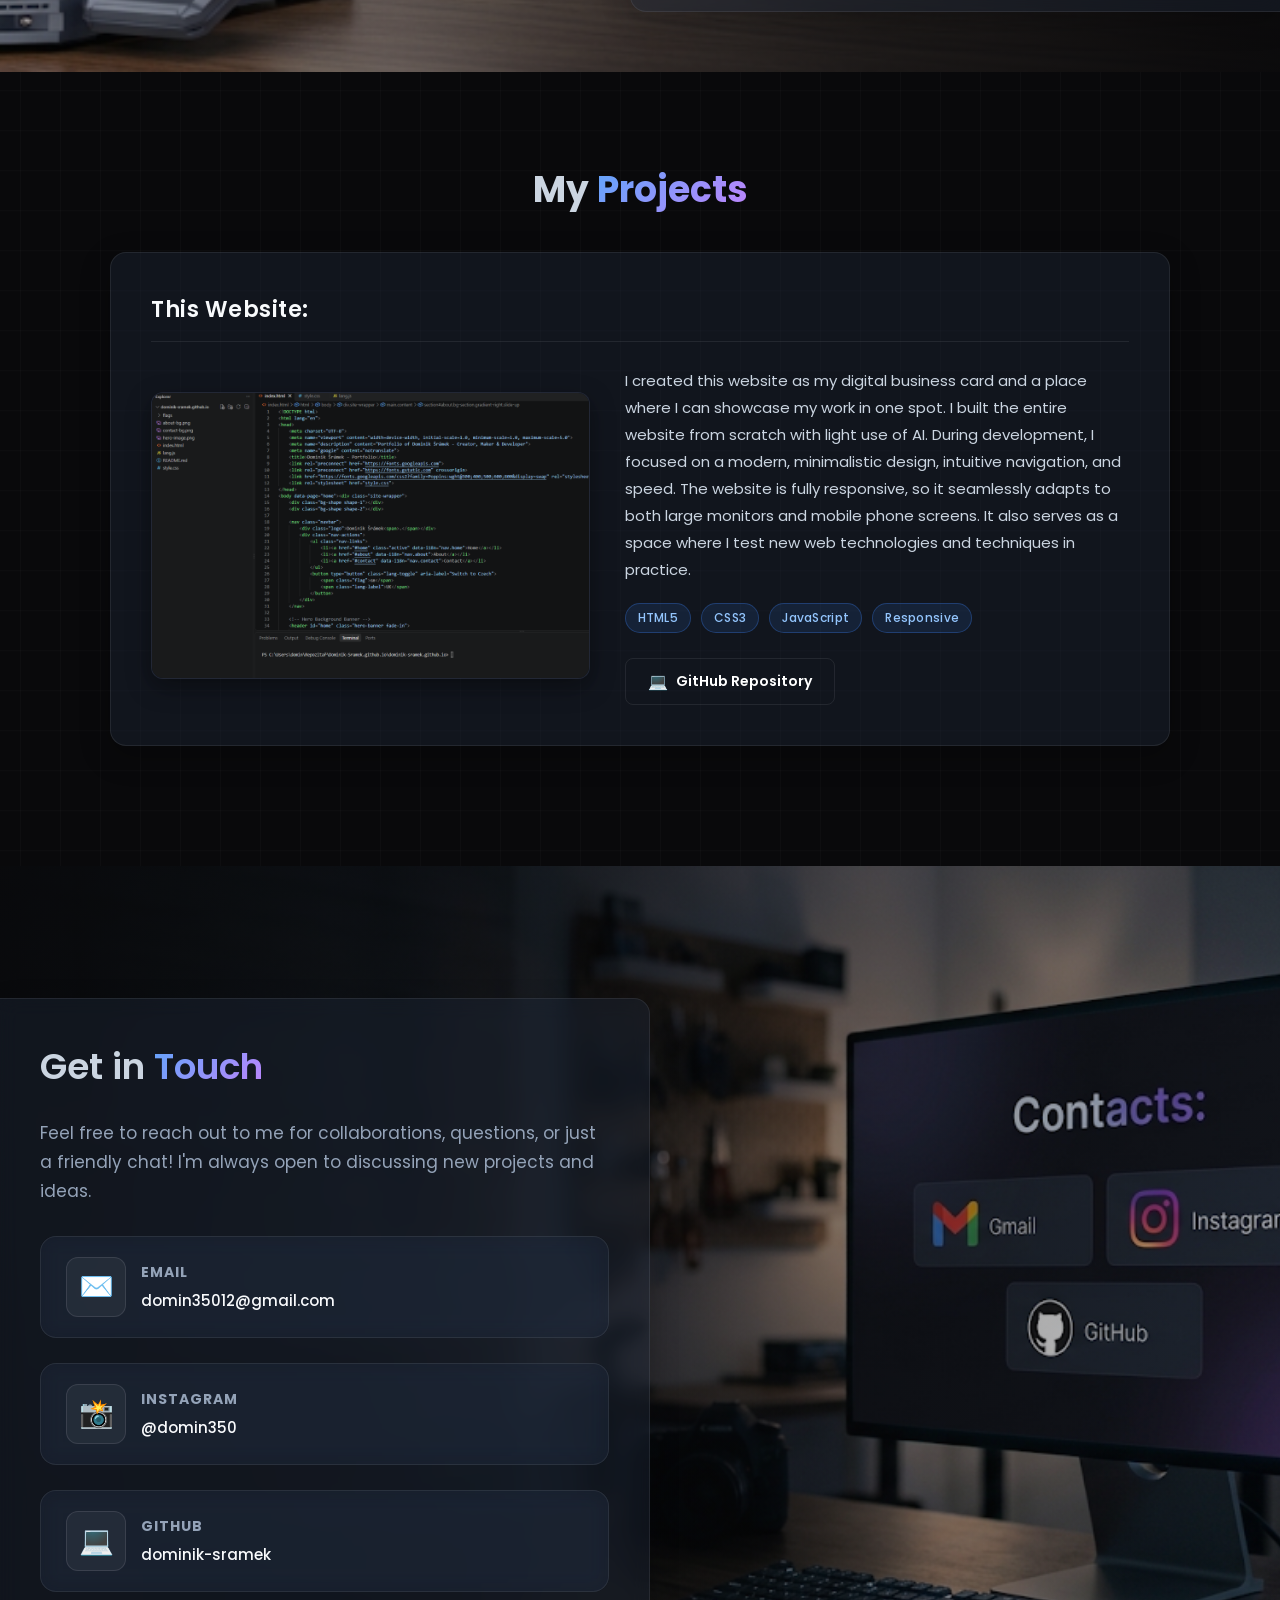
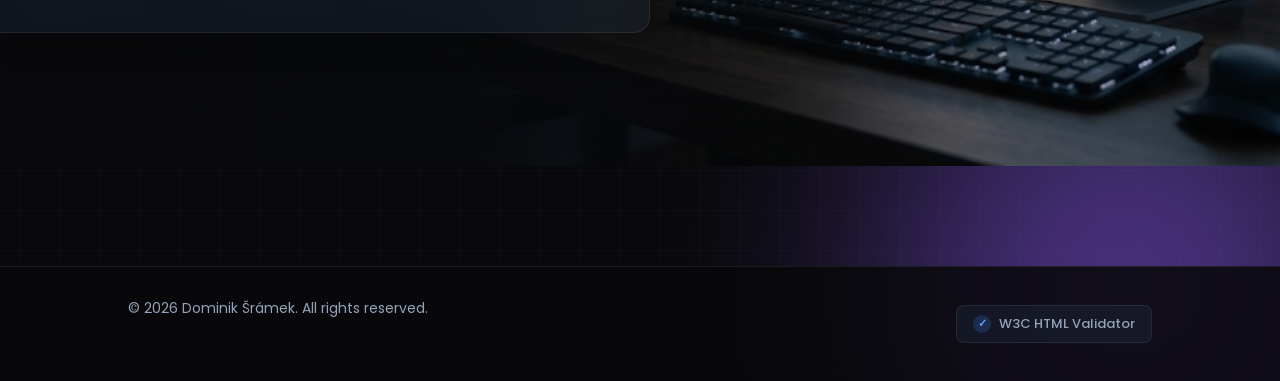
==== commit fa19ce85: "Přidán My Projects" ====
--- a/index.html
+++ b/index.html
@@ -21,6 +21,7 @@
             <ul class="nav-links">
                 <li><a href="#home" class="active" data-i18n="nav.home">Home</a></li>
                 <li><a href="#about" data-i18n="nav.about">About</a></li>
+                <li><a href="#projects" data-i18n="nav.projects">Projects</a></li>
                 <li><a href="#contact" data-i18n="nav.contact">Contact</a></li>
             </ul>
             <button type="button" class="lang-toggle" aria-label="Switch to Czech">
@@ -65,7 +66,42 @@
             </div>
         </section>
 
-        <!-- Contact Section (Row 2) -->
+        <!-- Projects Section (Row 2) -->
+        <section id="projects" class="projects-section slide-up">
+            <div class="projects-container">
+                <div class="section-title text-center">
+                    <h2 data-i18n="projects.heading">My <span class="highlight">Projects</span></h2>
+                </div>
+
+                <div class="project-card text-box">
+                    <div class="project-header">
+                        <h3 data-i18n="projects.this_web.title">This Website:</h3>
+                    </div>
+                    <div class="project-content">
+                        <div class="project-img-wrapper">
+                            <img src="this-website.png" alt="This Website Preview" class="project-img" loading="lazy">
+                        </div>
+                        <div class="project-info">
+                            <p class="project-description" data-i18n="projects.this_web.desc">I created this website as my digital business card and a place where I can showcase my work in one spot. I built the entire website from scratch with light use of AI. During development, I focused on a modern, minimalistic design, intuitive navigation, and speed. The website is fully responsive, so it seamlessly adapts to both large monitors and mobile phone screens. It also serves as a space where I test new web technologies and techniques in practice.</p>
+                            <div class="project-tags">
+                                <span class="tag">HTML5</span>
+                                <span class="tag">CSS3</span>
+                                <span class="tag">JavaScript</span>
+                                <span class="tag" data-i18n="projects.tag.responsive">Responsive</span>
+                            </div>
+                            <div class="project-actions">
+                                <a href="https://github.com/dominik-sramek/dominik-sramek.github.io" target="_blank" rel="noopener noreferrer" class="btn btn-outline project-btn">
+                                    <span class="btn-icon">💻</span>
+                                    <span data-i18n="projects.view_code">GitHub Repository</span>
+                                </a>
+                            </div>
+                        </div>
+                    </div>
+                </div>
+            </div>
+        </section>
+
+        <!-- Contact Section (Row 3) -->
         <section id="contact" class="bg-section gradient-left slide-up" style="background-image: url('contact-bg.png');">
             <div class="content-overlay align-left">
                 <div class="text-box edge-box left-box">
--- a/style.css
+++ b/style.css
@@ -716,3 +716,180 @@
         gap: 12px;
     }
 }
+
+
+/* Projects Section */
+.projects-section {
+    position: relative;
+    padding: 30px 0 60px 0;
+    margin: 40px auto;
+    width: 100%;
+    max-width: 1100px;
+}
+
+.projects-container {
+    width: 100%;
+}
+
+.section-title {
+    margin-bottom: 35px;
+}
+
+.section-title.text-center {
+    text-align: center;
+}
+
+.section-title h2 {
+    font-size: 36px;
+    font-weight: 700;
+}
+
+.project-card {
+    background: var(--card-bg);
+    border: 1px solid var(--card-border);
+    backdrop-filter: blur(10px);
+    -webkit-backdrop-filter: blur(10px);
+    border-radius: 16px;
+    padding: 40px;
+    box-shadow: 0 10px 30px rgba(0, 0, 0, 0.25);
+    transition: transform 0.3s ease, border-color 0.3s ease, box-shadow 0.3s ease;
+}
+
+.project-card:hover {
+    border-color: rgba(96, 165, 250, 0.35);
+    box-shadow: 0 15px 40px rgba(0, 0, 0, 0.35);
+}
+
+.project-header {
+    margin-bottom: 25px;
+    border-bottom: 1px solid var(--card-border);
+    padding-bottom: 15px;
+}
+
+.project-header h3 {
+    font-size: 22px;
+    color: var(--text-main);
+    font-weight: 600;
+    letter-spacing: 0.5px;
+}
+
+.project-content {
+    display: grid;
+    grid-template-columns: 1fr 1.15fr;
+    gap: 35px;
+    align-items: center;
+}
+
+.project-img-wrapper {
+    position: relative;
+    border-radius: 12px;
+    overflow: hidden;
+    border: 1px solid var(--card-border);
+    background: rgba(15, 23, 42, 0.6);
+    box-shadow: 0 8px 25px rgba(0, 0, 0, 0.4);
+    transition: transform 0.3s ease, box-shadow 0.3s ease;
+}
+
+.project-img-wrapper:hover {
+    transform: translateY(-4px);
+    box-shadow: 0 12px 30px rgba(59, 130, 246, 0.2);
+}
+
+.project-img {
+    width: 100%;
+    height: auto;
+    display: block;
+    object-fit: cover;
+    transition: transform 0.5s ease;
+}
+
+.project-img-wrapper:hover .project-img {
+    transform: scale(1.02);
+}
+
+.project-info {
+    display: flex;
+    flex-direction: column;
+    justify-content: center;
+    gap: 20px;
+}
+
+.project-description {
+    font-size: 15px;
+    line-height: 1.8;
+    color: #cbd5e1;
+    margin: 0;
+}
+
+.project-tags {
+    display: flex;
+    flex-wrap: wrap;
+    gap: 10px;
+}
+
+.project-tags .tag {
+    font-size: 12px;
+    font-weight: 500;
+    padding: 5px 12px;
+    border-radius: 20px;
+    background: rgba(59, 130, 246, 0.12);
+    color: #93c5fd;
+    border: 1px solid rgba(59, 130, 246, 0.3);
+    letter-spacing: 0.3px;
+}
+
+.project-actions {
+    display: flex;
+    align-items: center;
+    gap: 15px;
+    margin-top: 5px;
+}
+
+.project-btn {
+    padding: 10px 22px;
+    font-size: 14px;
+    display: inline-flex;
+    align-items: center;
+    gap: 8px;
+    width: fit-content;
+    border-radius: 8px;
+}
+
+.project-btn .btn-icon {
+    font-size: 16px;
+}
+
+@media (max-width: 900px) {
+    .project-content {
+        grid-template-columns: 1fr;
+        gap: 25px;
+    }
+    
+    .project-card {
+        padding: 30px 20px;
+    }
+    
+    .project-header h3 {
+        font-size: 20px;
+    }
+    
+    .project-description {
+        font-size: 14px;
+        line-height: 1.7;
+    }
+}
+
+@media (max-width: 480px) {
+    .nav-actions {
+        gap: 8px;
+    }
+    .nav-links li {
+        margin-left: 8px;
+    }
+    .nav-links {
+        font-size: 12px;
+    }
+    .navbar .logo {
+        font-size: 16px;
+    }
+}
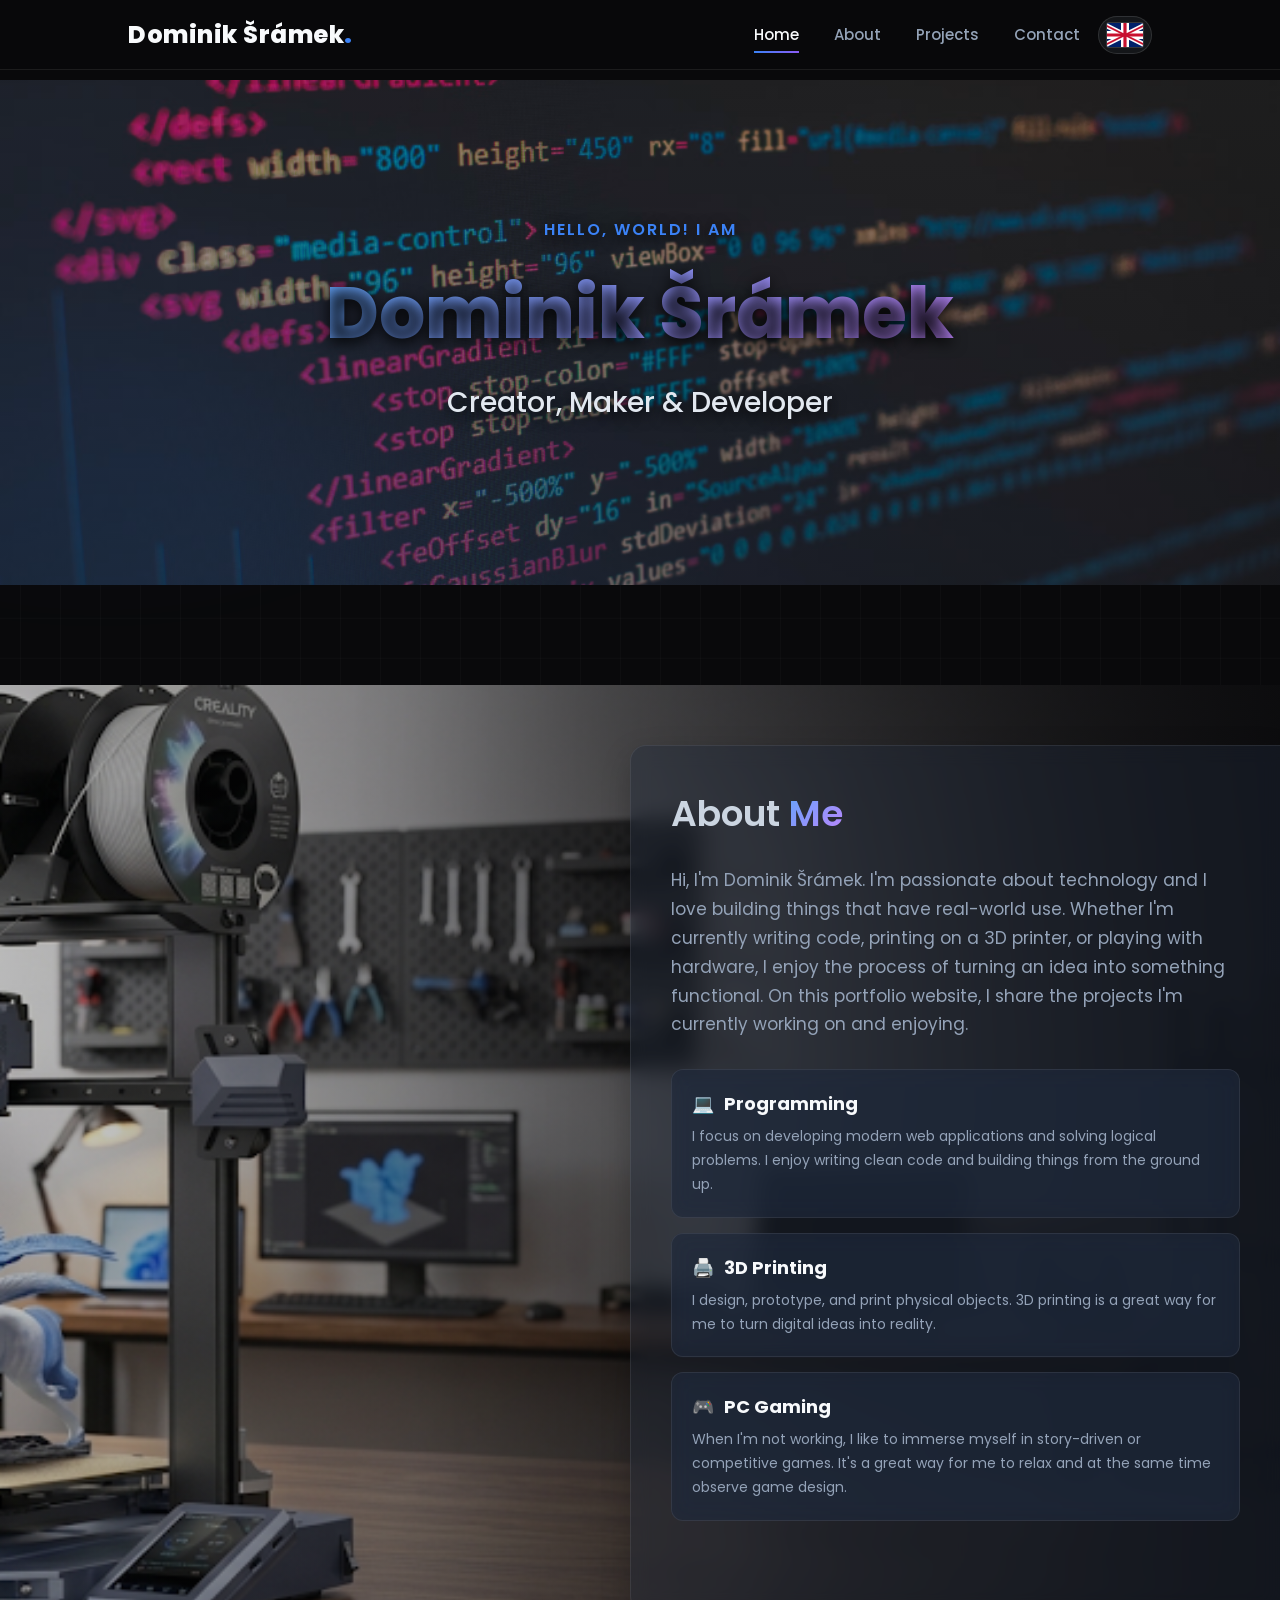
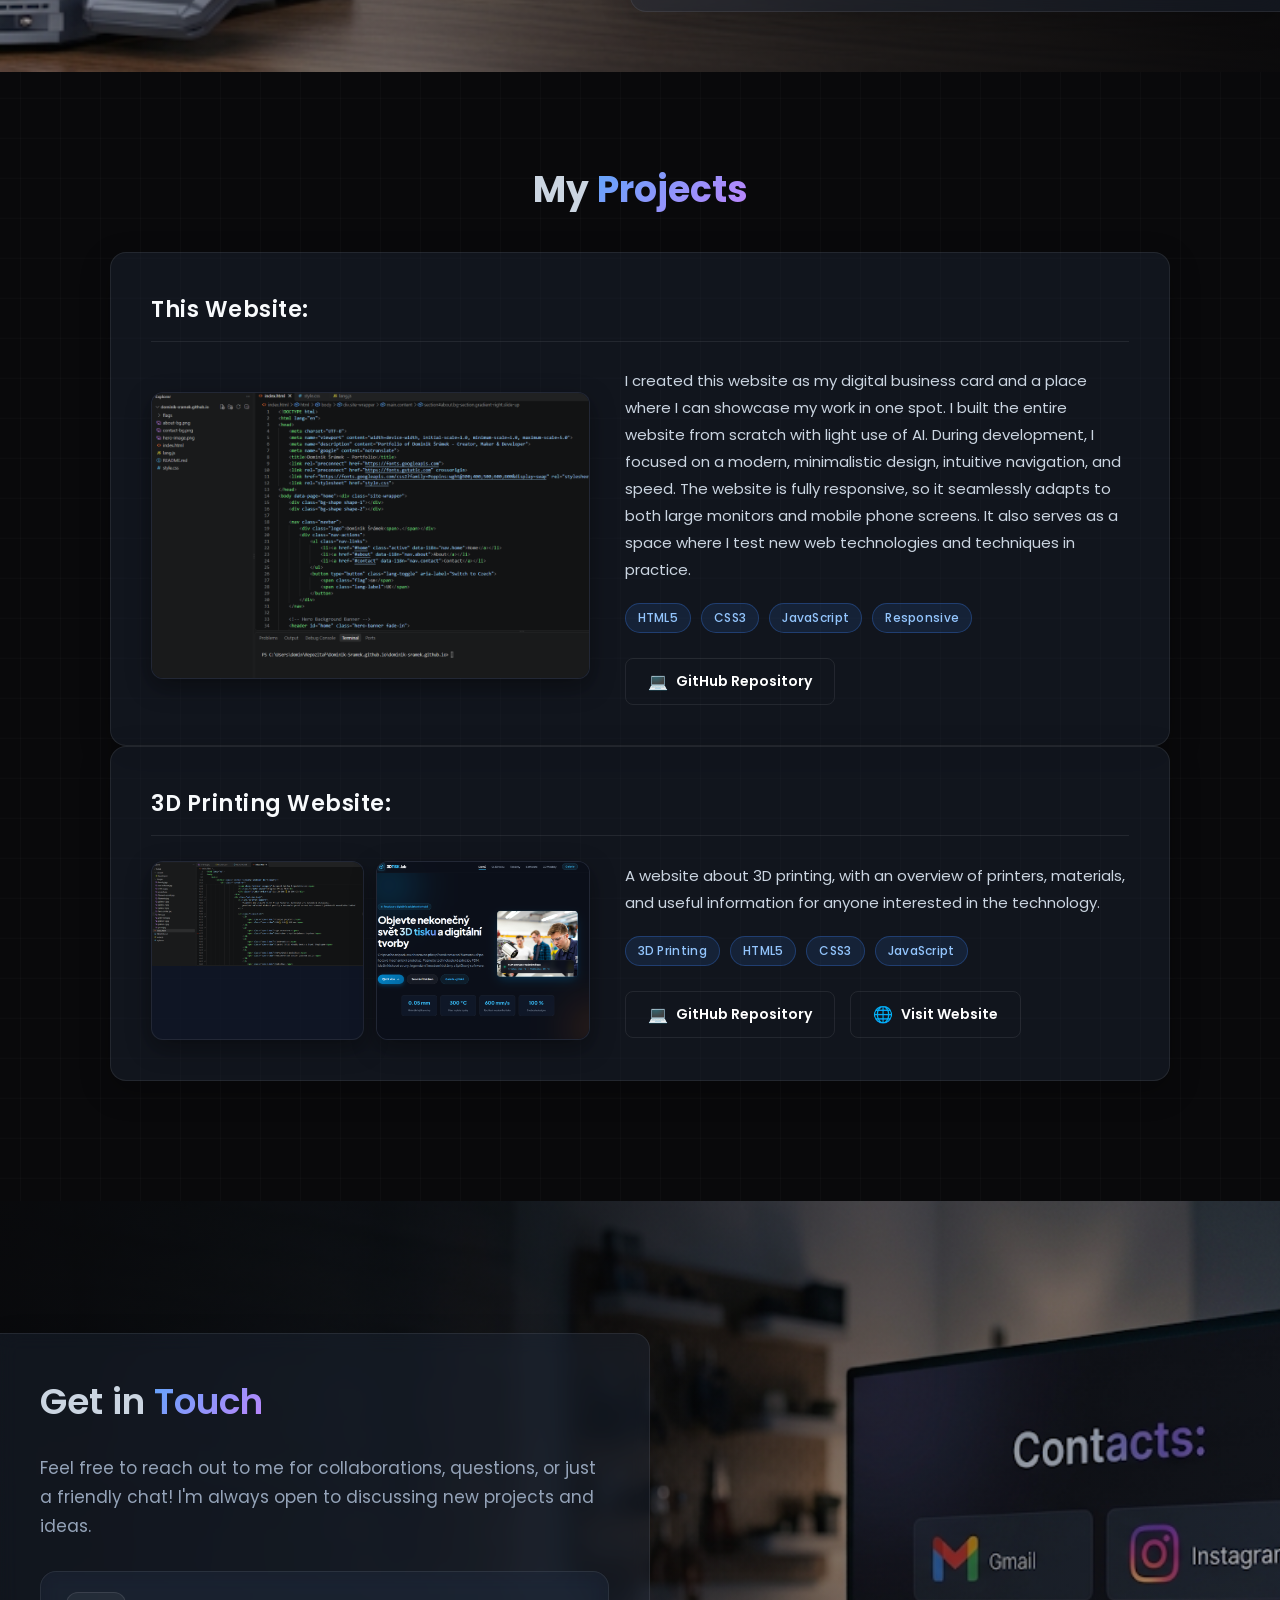
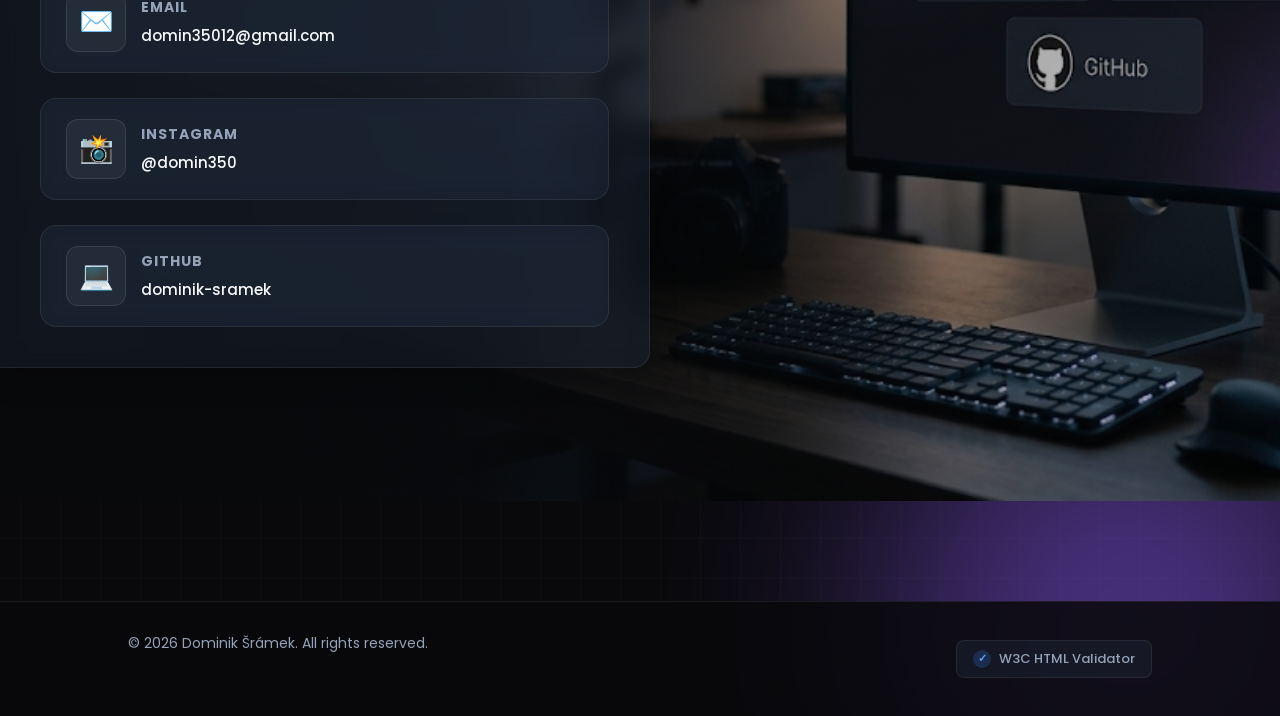
==== commit c9e4fb8d: "Přidan projekt stránky 3D tisku" ====
--- a/index.html
+++ b/index.html
@@ -98,6 +98,41 @@
                         </div>
                     </div>
                 </div>
+
+                <div class="project-card text-box">
+                    <div class="project-header">
+                        <h3 data-i18n="projects.3dtisk.title">3D Printing Website:</h3>
+                    </div>
+                    <div class="project-content">
+                        <div class="project-gallery">
+                            <div class="project-img-wrapper">
+                                <img src="3dtisk-editor.png" alt="3D printing project open in the code editor" class="project-img" loading="lazy">
+                            </div>
+                            <div class="project-img-wrapper">
+                                <img src="3dtisk-website.png" alt="Preview of the 3D printing website" class="project-img" loading="lazy">
+                            </div>
+                        </div>
+                        <div class="project-info">
+                            <p class="project-description" data-i18n="projects.3dtisk.desc">A website about 3D printing, with an overview of printers, materials, and useful information for anyone interested in the technology.</p>
+                            <div class="project-tags">
+                                <span class="tag" data-i18n="projects.tag.3dprinting">3D Printing</span>
+                                <span class="tag">HTML5</span>
+                                <span class="tag">CSS3</span>
+                                <span class="tag">JavaScript</span>
+                            </div>
+                            <div class="project-actions">
+                                <a href="https://github.com/dominik-sramek/3dtisk" target="_blank" rel="noopener noreferrer" class="btn btn-outline project-btn">
+                                    <span class="btn-icon">💻</span>
+                                    <span data-i18n="projects.view_code">GitHub Repository</span>
+                                </a>
+                                <a href="https://dominik-sramek.github.io/3dtisk/" target="_blank" rel="noopener noreferrer" class="btn btn-outline project-btn">
+                                    <span class="btn-icon">🌐</span>
+                                    <span data-i18n="projects.visit_site">Visit Website</span>
+                                </a>
+                            </div>
+                        </div>
+                    </div>
+                </div>
             </div>
         </section>
 
--- a/style.css
+++ b/style.css
@@ -795,6 +795,12 @@
     box-shadow: 0 12px 30px rgba(59, 130, 246, 0.2);
 }
 
+.project-gallery {
+    display: grid;
+    grid-template-columns: repeat(2, minmax(0, 1fr));
+    gap: 12px;
+}
+
 .project-img {
     width: 100%;
     height: auto;
@@ -840,6 +846,7 @@
 
 .project-actions {
     display: flex;
+    flex-wrap: wrap;
     align-items: center;
     gap: 15px;
     margin-top: 5px;
